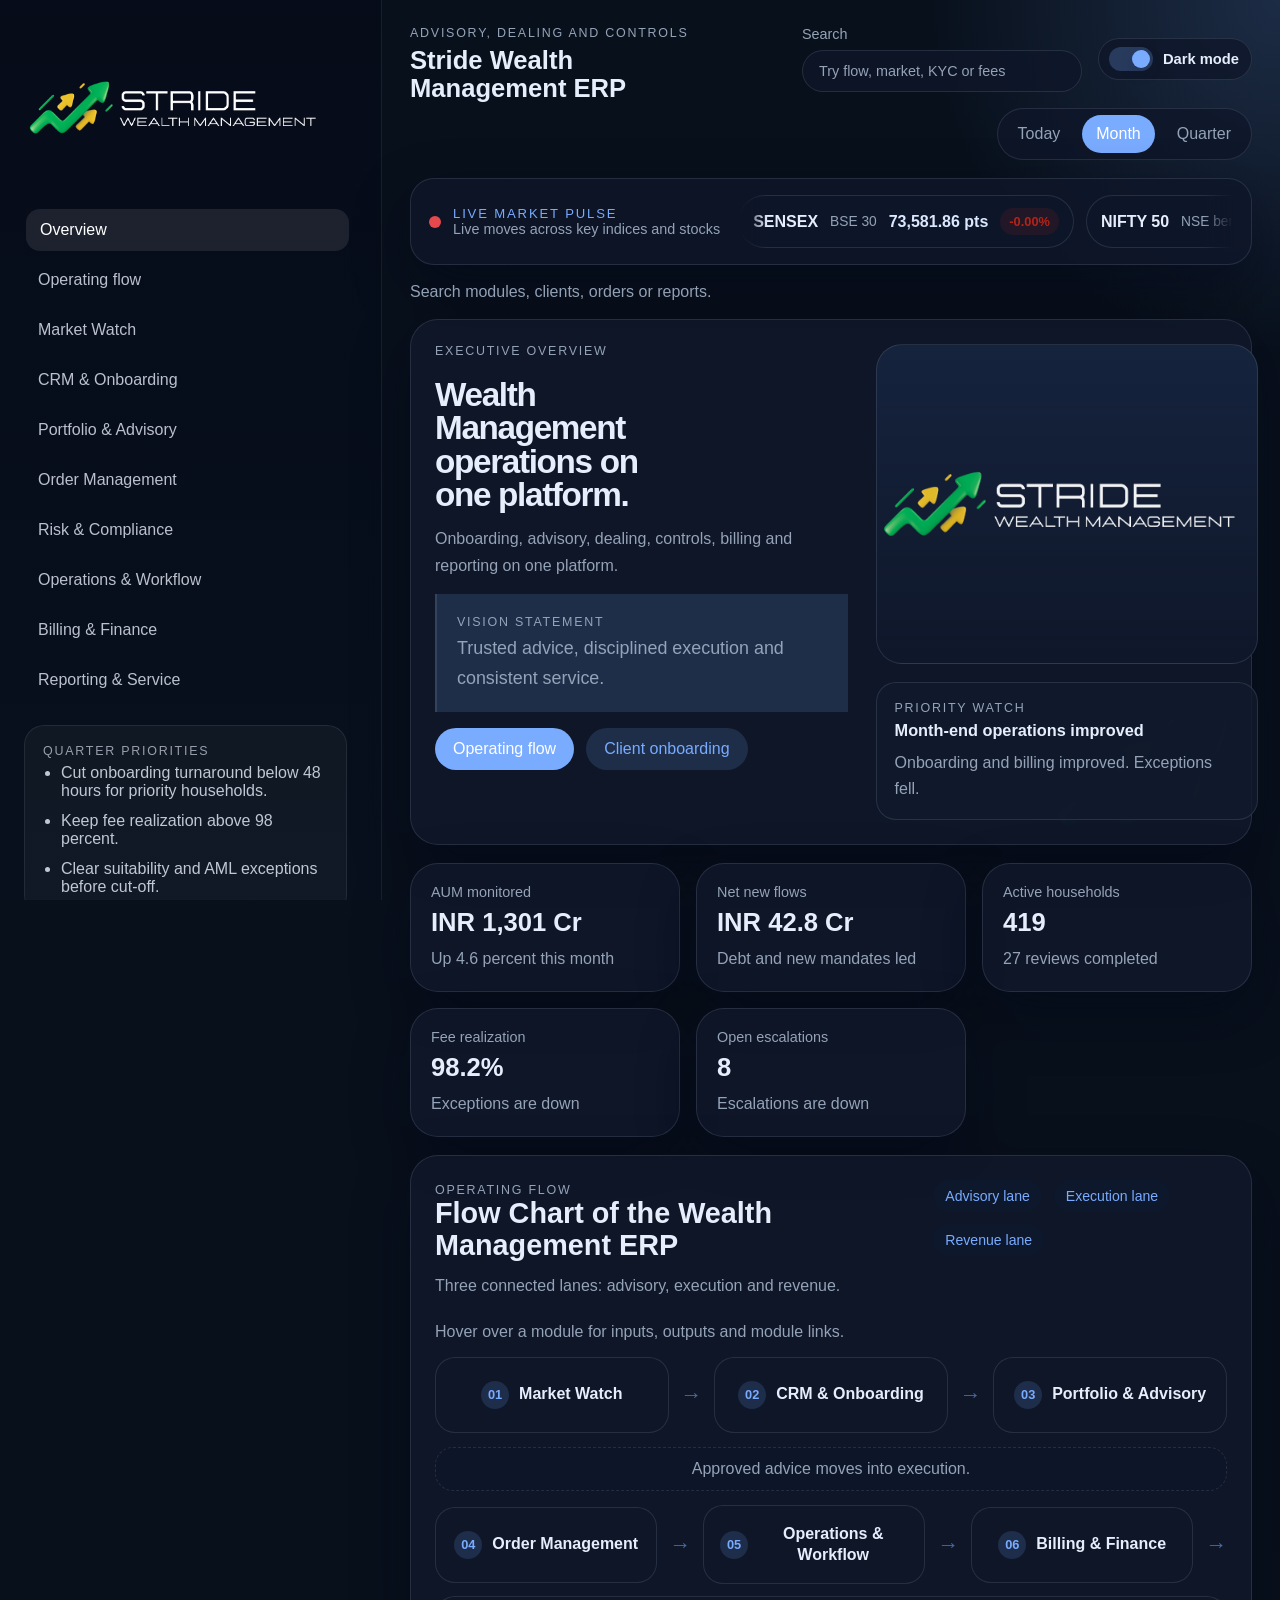
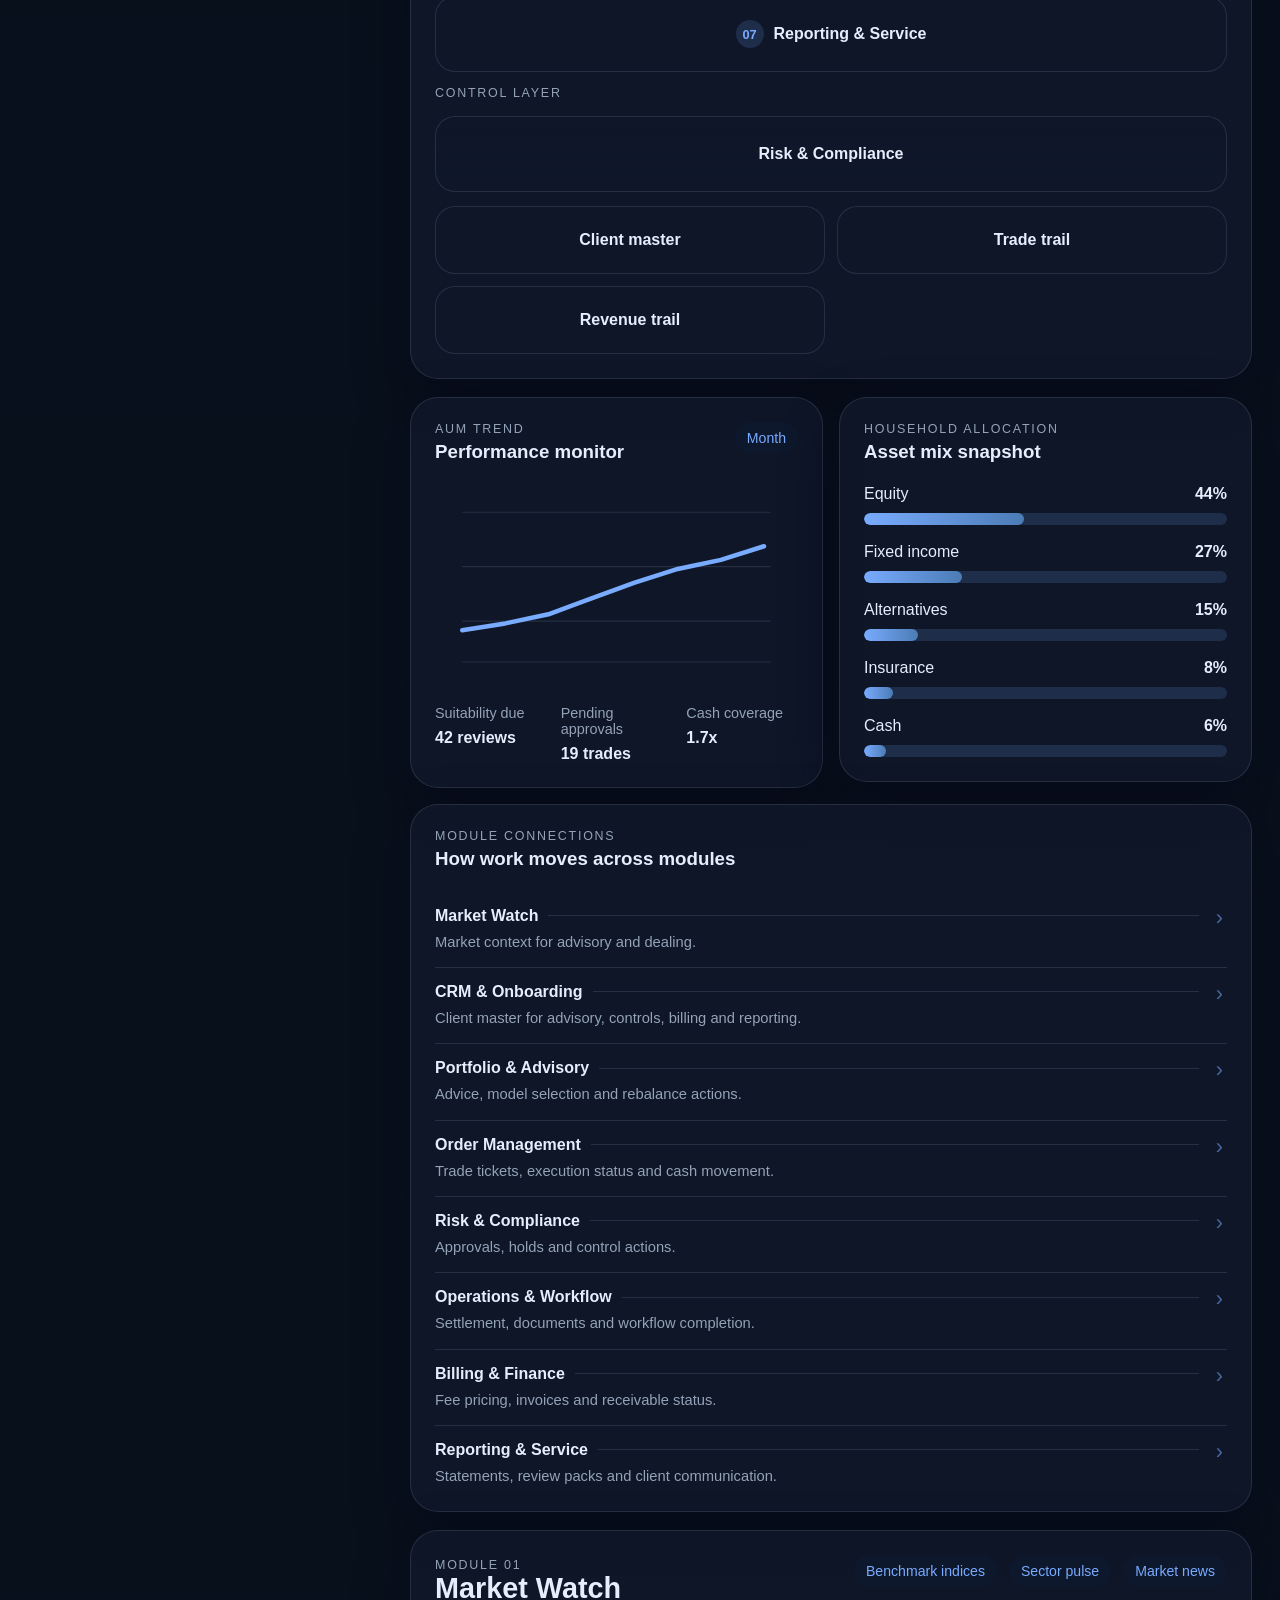
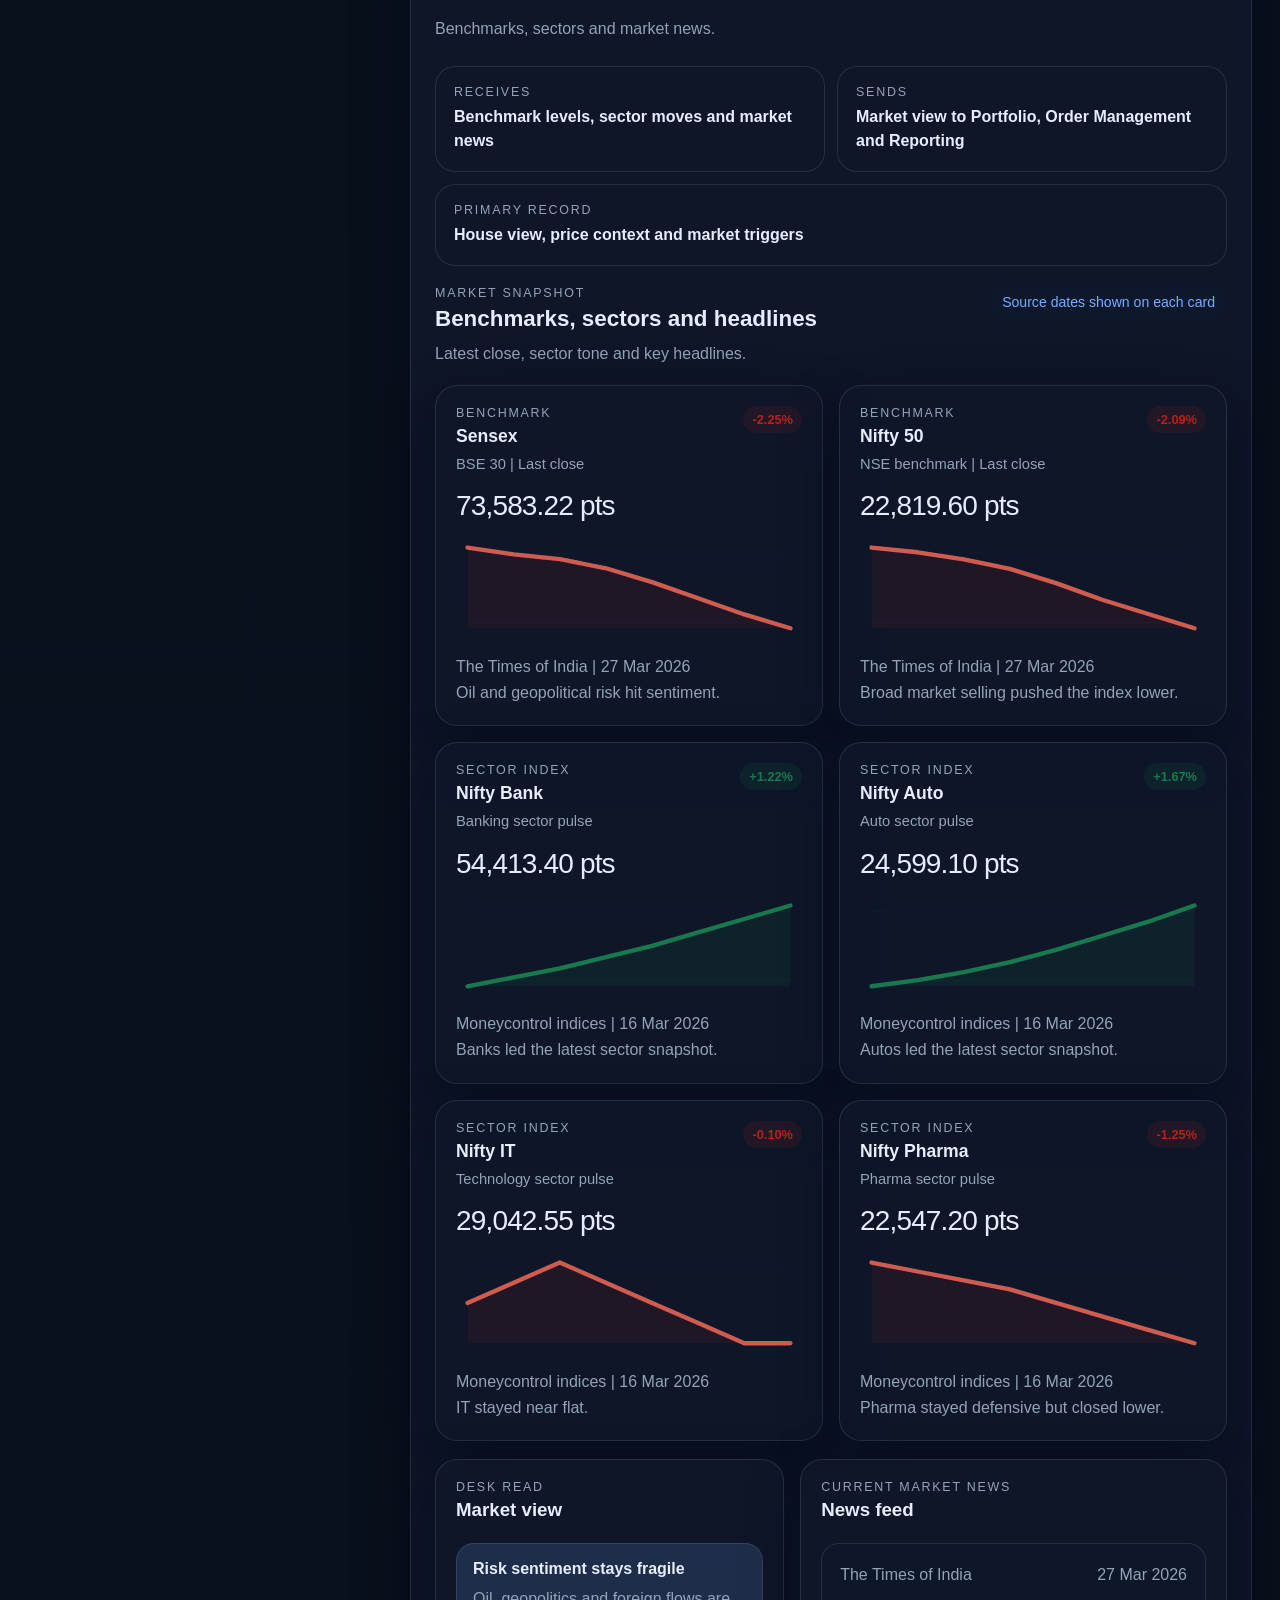
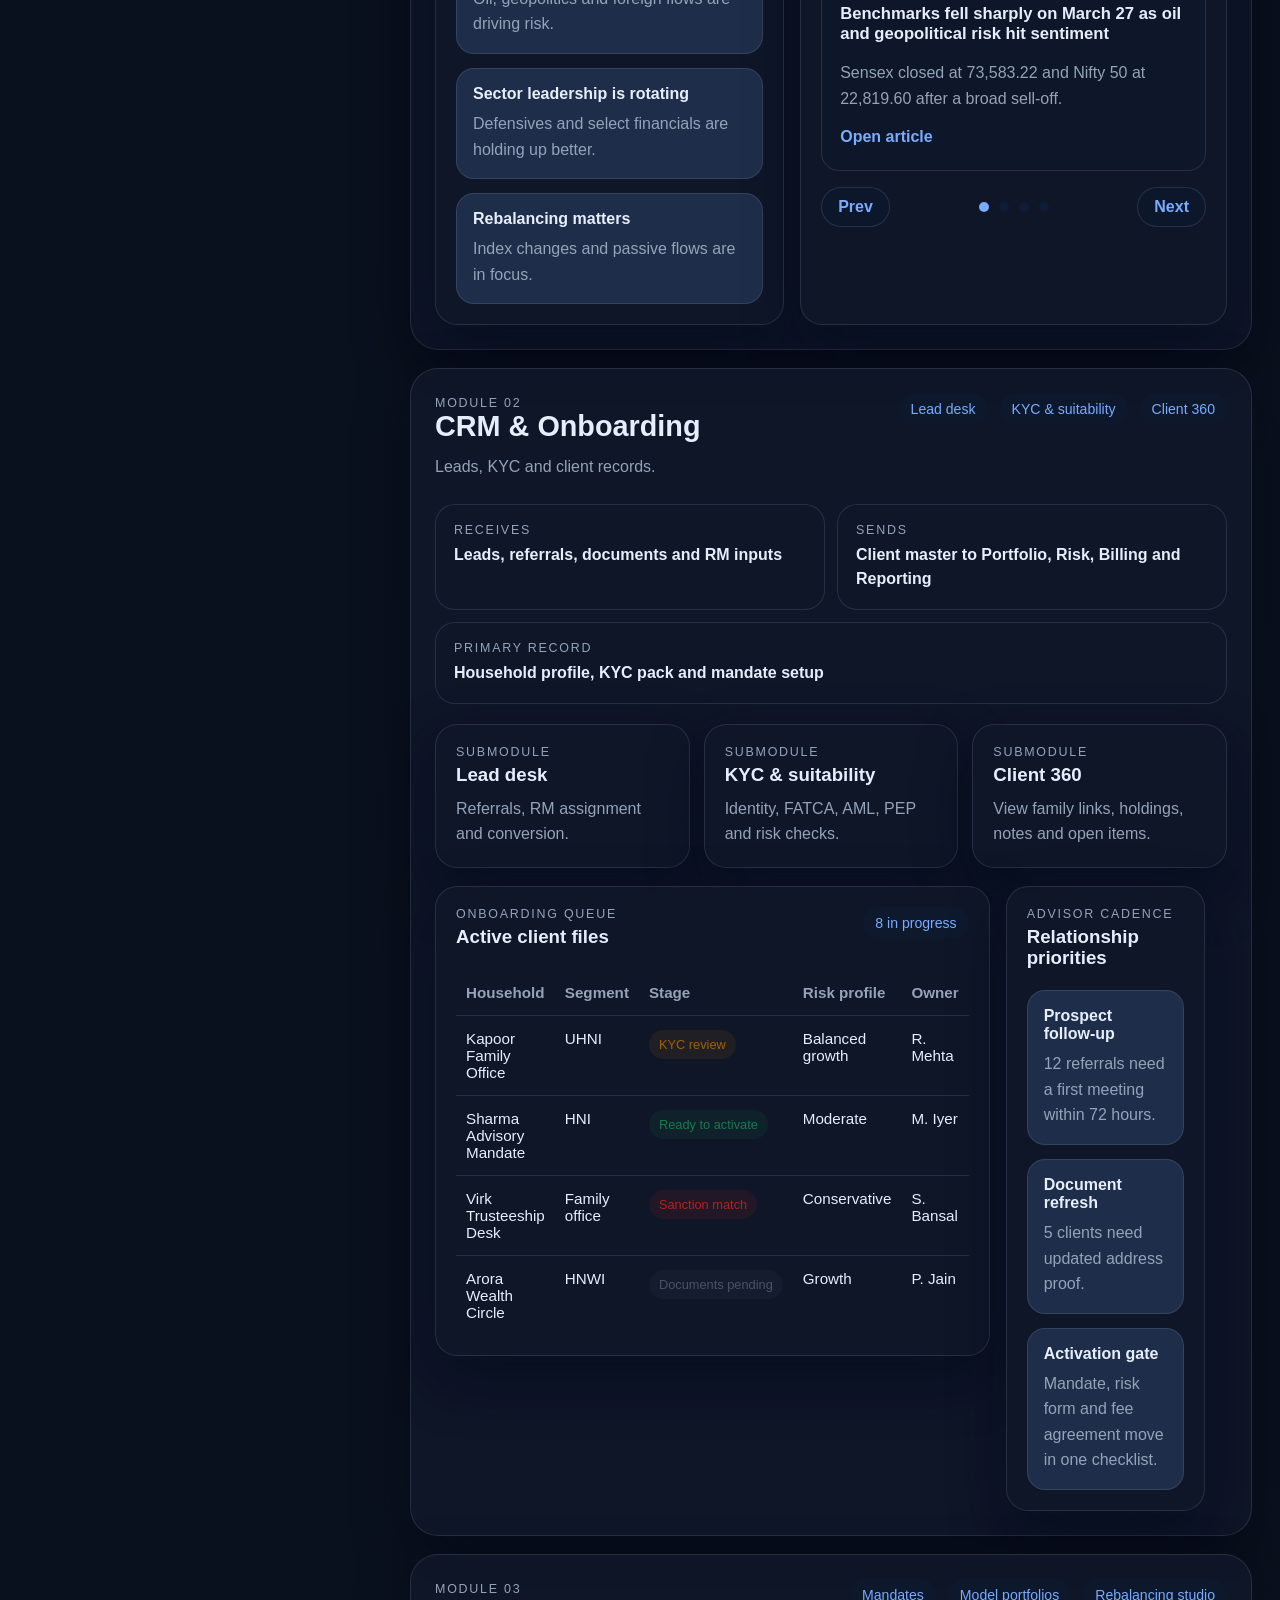
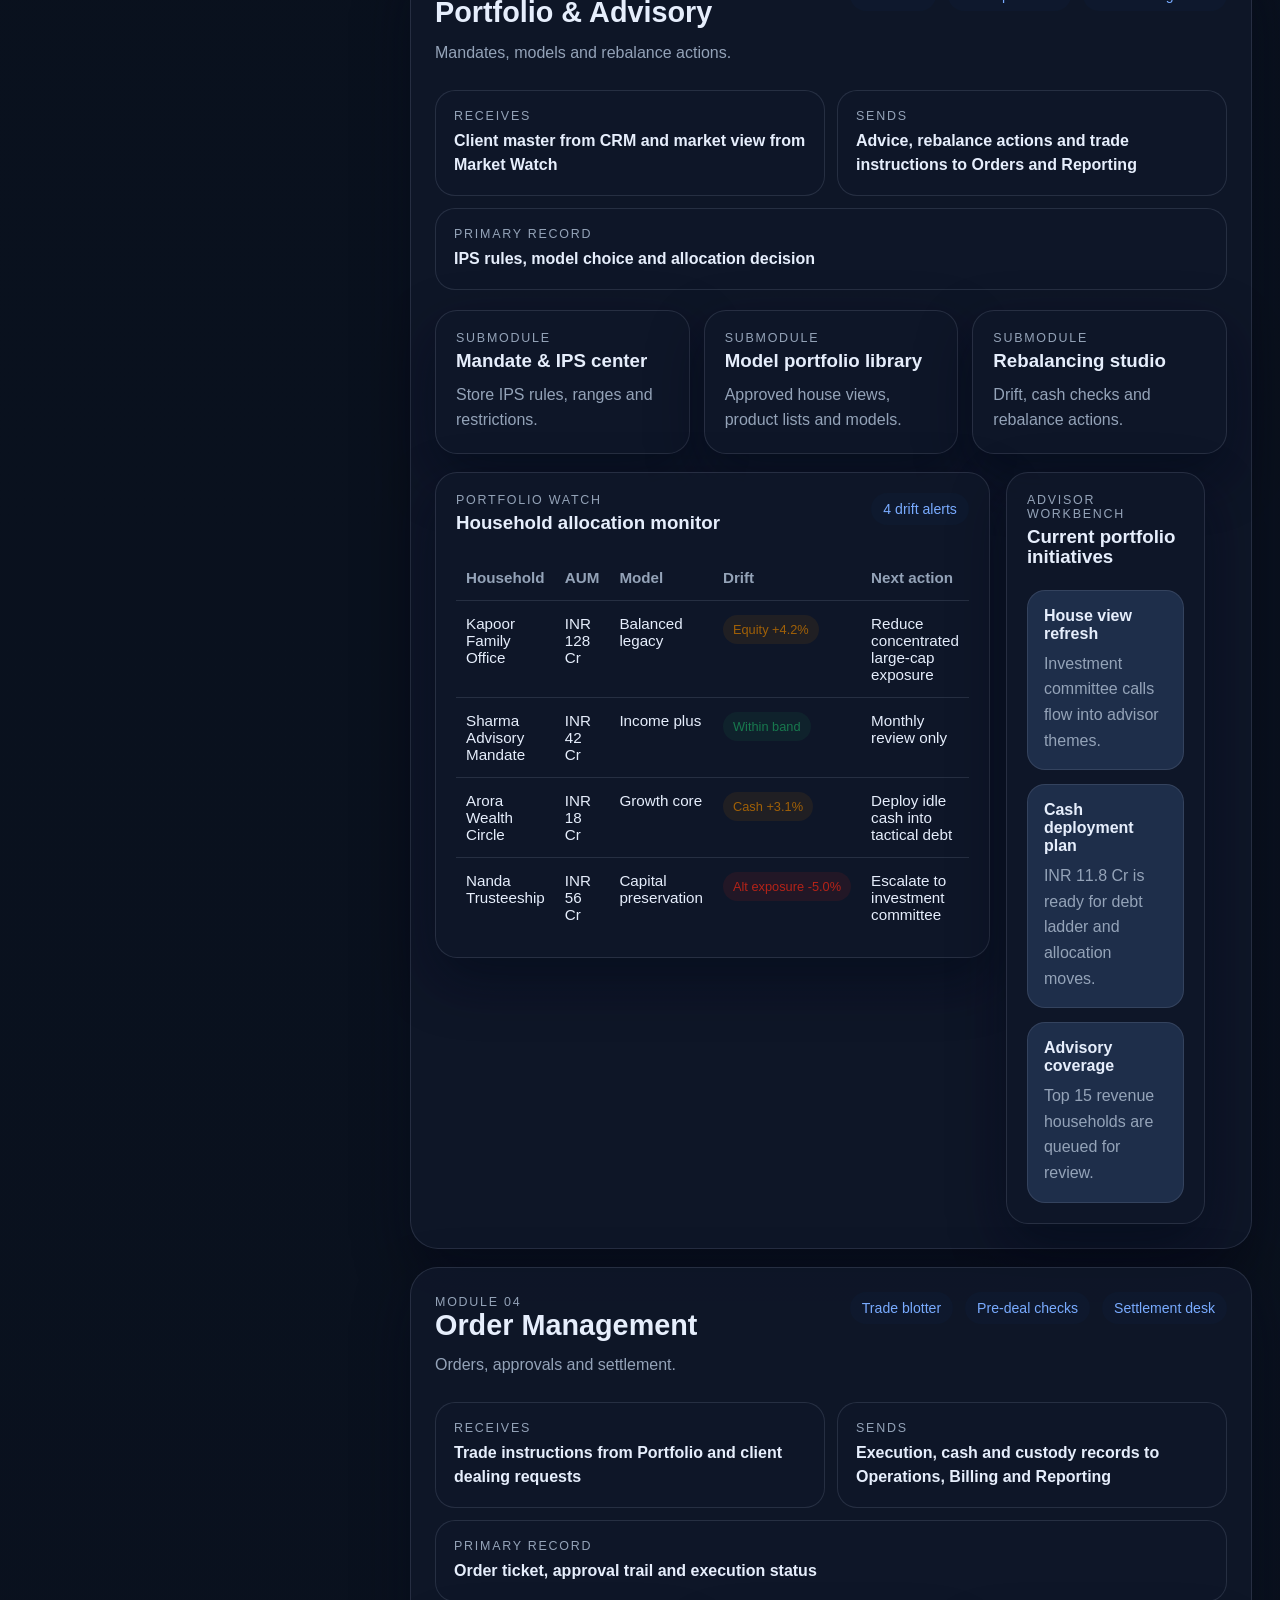
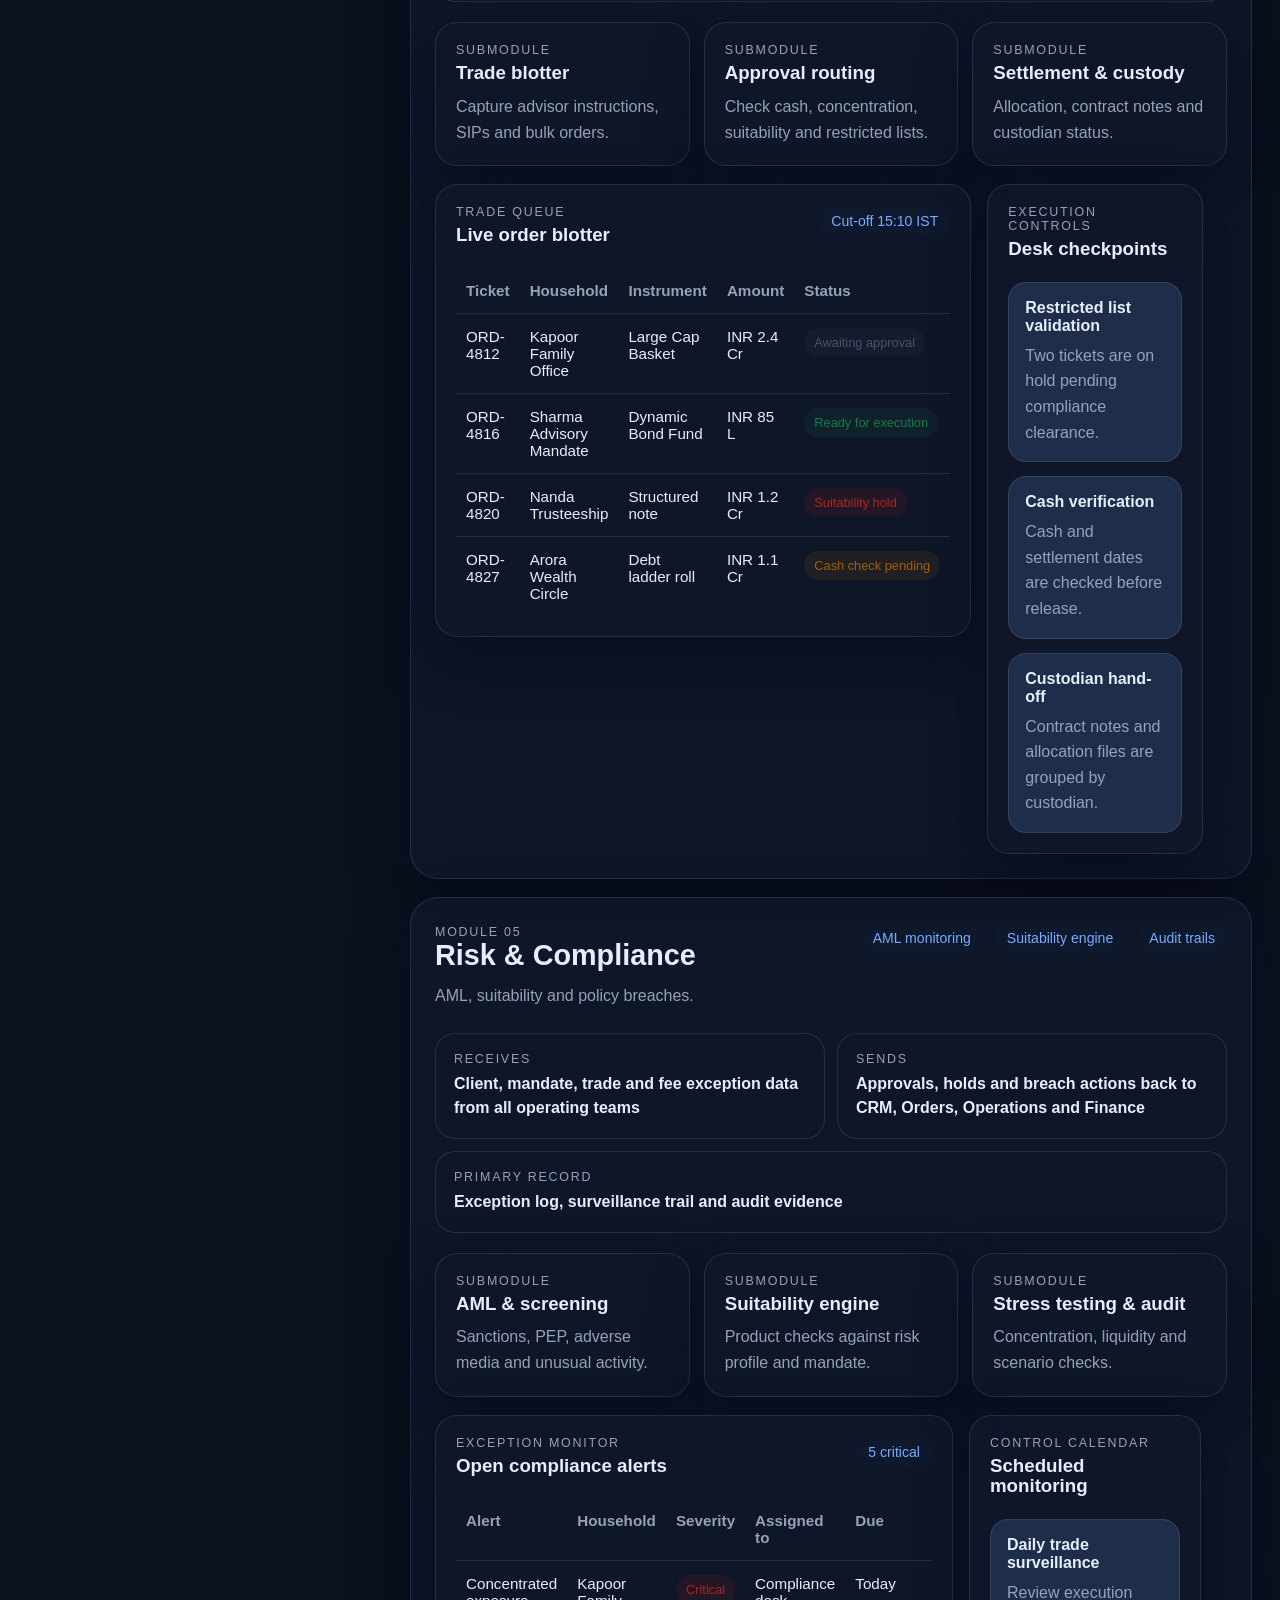
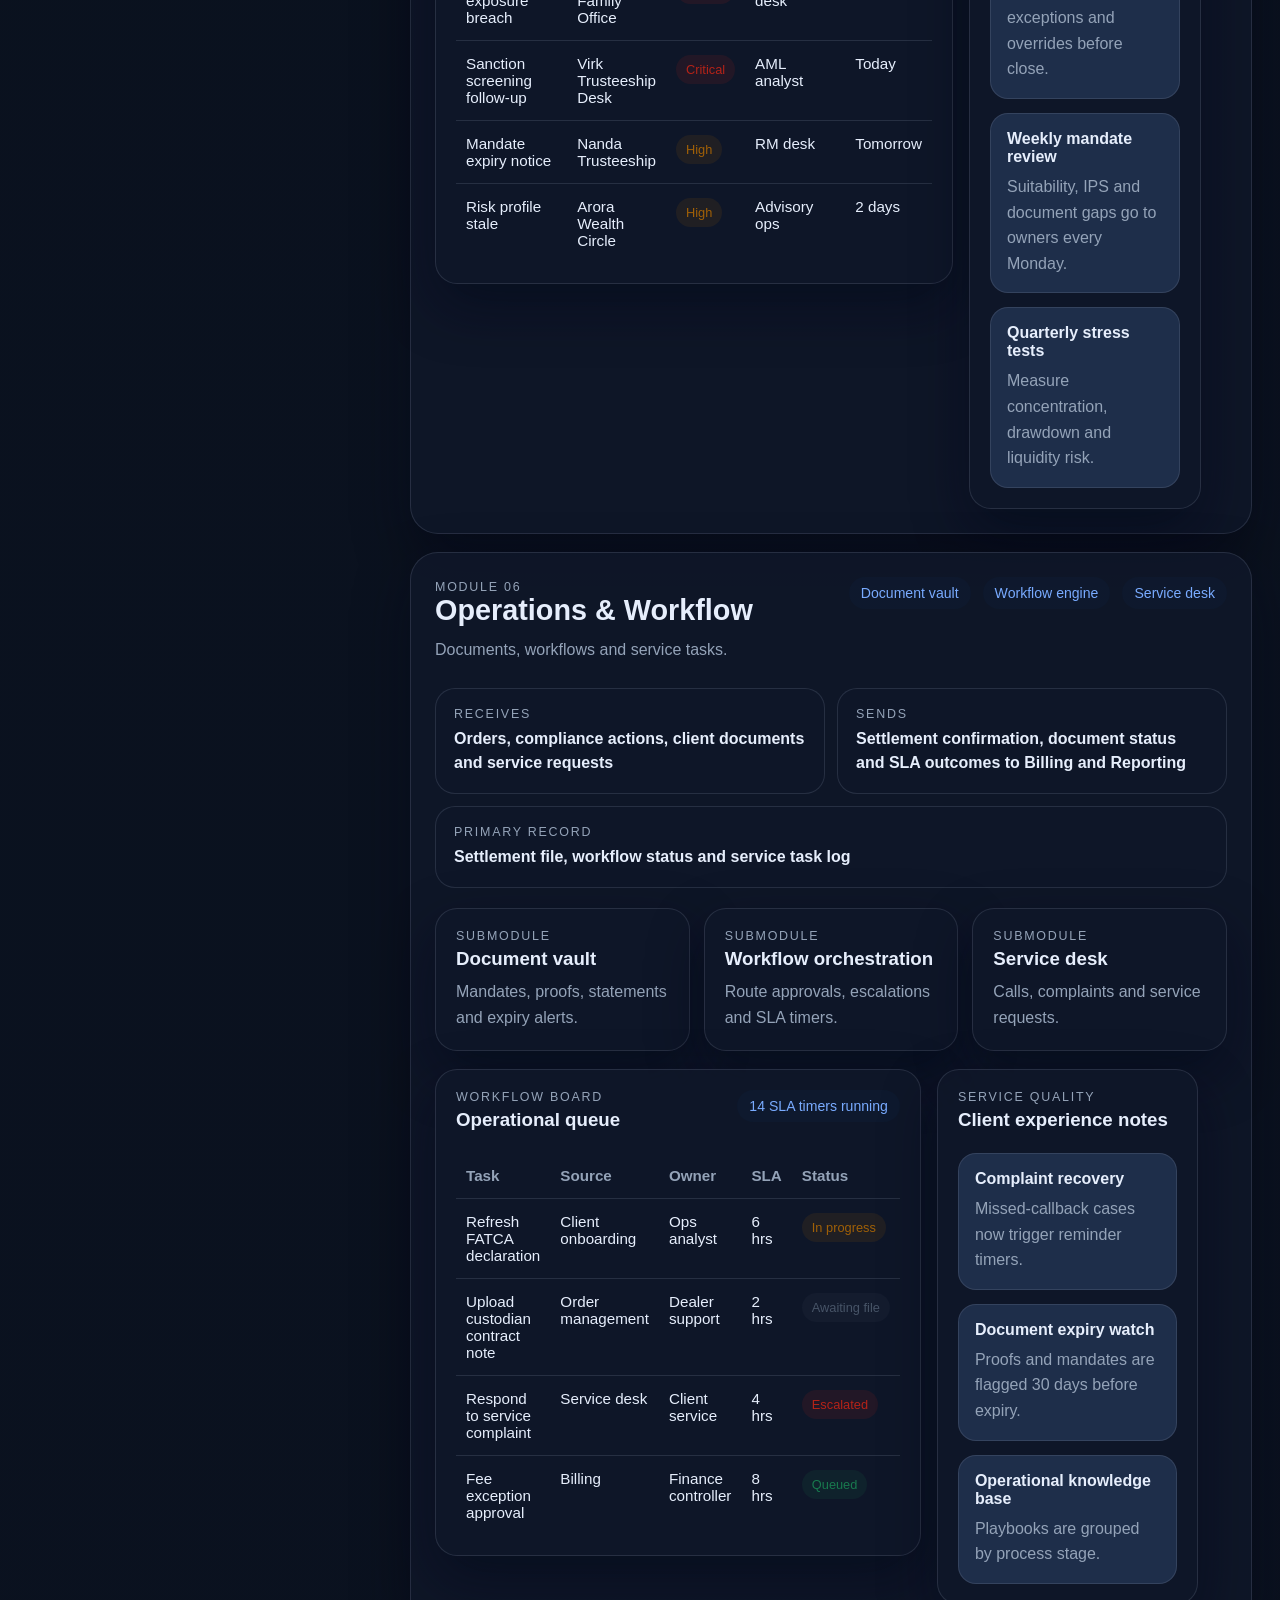
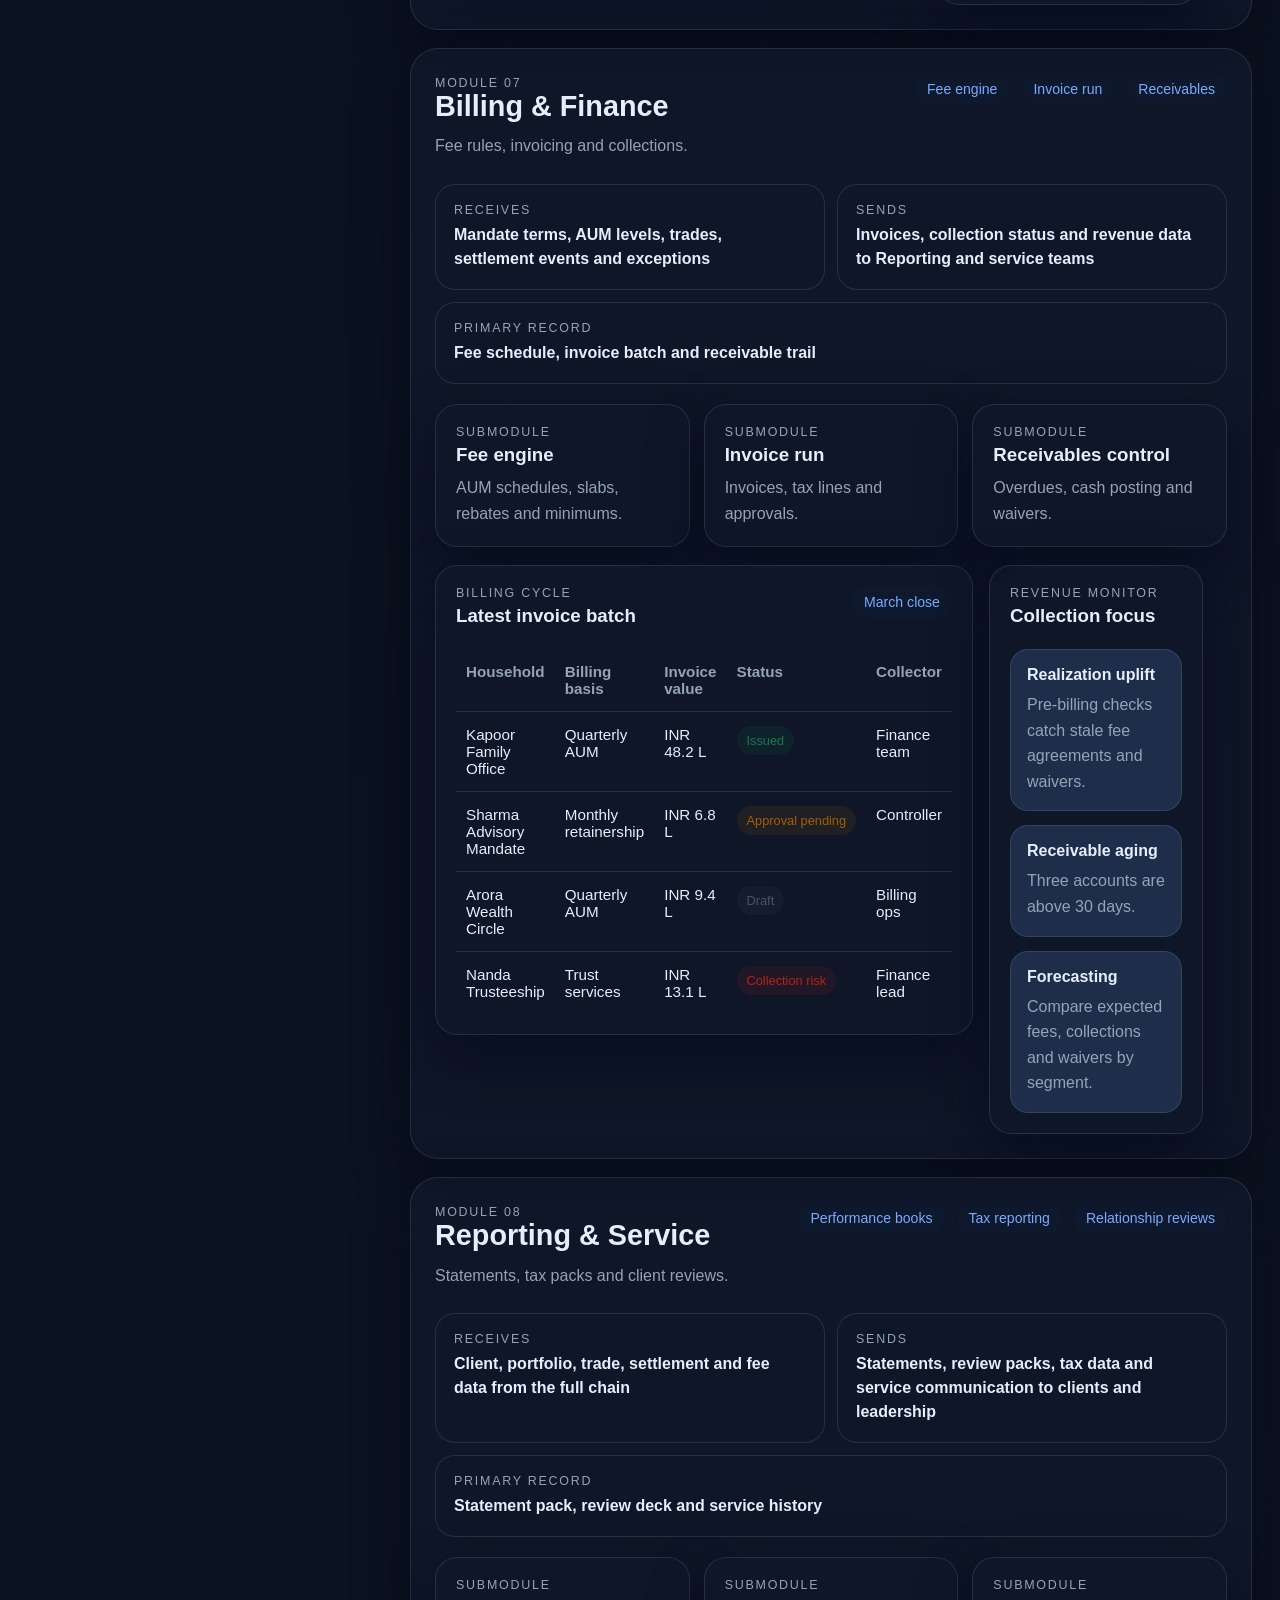
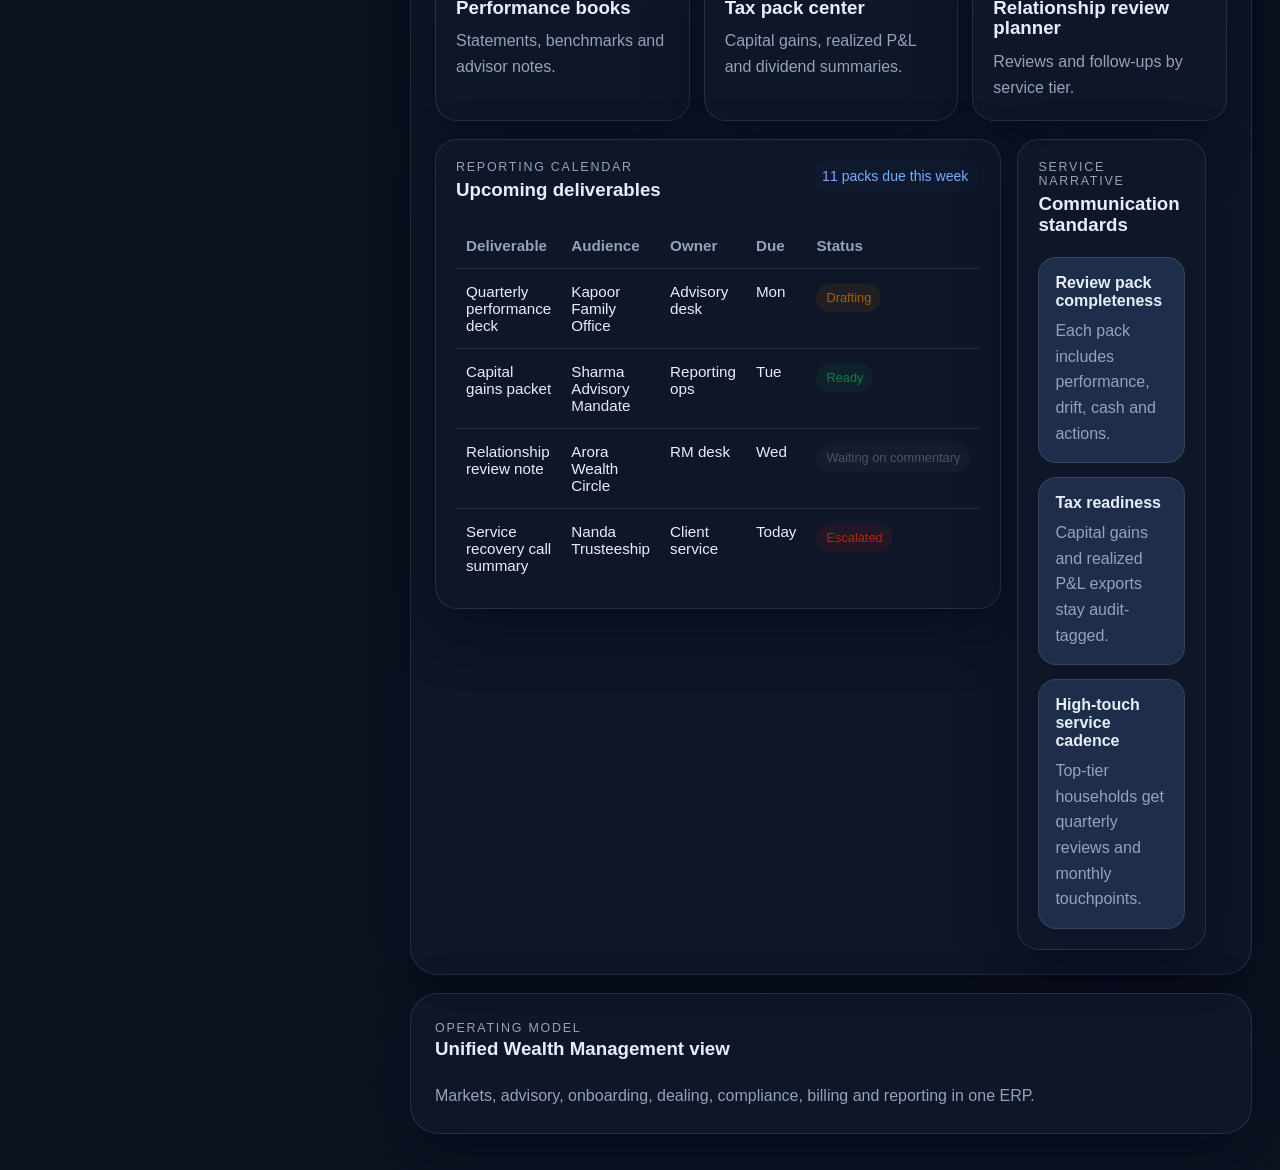
==== Stride Wealth Managememt ERP.html @ fa723d46 "Add files via upload" ====
<!DOCTYPE html>
<html lang="en">
<head>
    <meta charset="UTF-8">
    <meta name="viewport" content="width=device-width, initial-scale=1.0">
    <title>Stride Wealth Management ERP</title>
    <link rel="stylesheet" href="styles.css?v=20260329-2">
</head>
<body>
    <div class="app-shell">
        <aside class="sidebar" id="sidebar" aria-label="Primary navigation">
            <div class="sidebar-header">
                <img src="Stride2.png" alt="Stride Wealth Management ERP logo" class="sidebar-wordmark">
                <button class="text-button sidebar-close" id="closeSidebar" type="button" aria-label="Close navigation menu">Close</button>
            </div>

            <nav class="sidebar-nav">
                <a class="nav-link is-active" href="#overview">Overview</a>
                <a class="nav-link" href="#operating-flow">Operating flow</a>
                <a class="nav-link" href="#market-watch">Market Watch</a>
                <a class="nav-link" href="#crm">CRM &amp; Onboarding</a>
                <a class="nav-link" href="#portfolio">Portfolio &amp; Advisory</a>
                <a class="nav-link" href="#orders">Order Management</a>
                <a class="nav-link" href="#risk">Risk &amp; Compliance</a>
                <a class="nav-link" href="#operations">Operations &amp; Workflow</a>
                <a class="nav-link" href="#billing">Billing &amp; Finance</a>
                <a class="nav-link" href="#reporting">Reporting &amp; Service</a>
            </nav>

            <section class="sidebar-panel">
                <p class="sidebar-label">Quarter priorities</p>
                <ul class="sidebar-list">
                    <li>Cut onboarding turnaround below 48 hours for priority households.</li>
                    <li>Keep fee realization above 98 percent.</li>
                    <li>Clear suitability and AML exceptions before cut-off.</li>
                </ul>
            </section>

            <section class="sidebar-panel">
                <p class="sidebar-label">Operating roles</p>
                <div class="role-grid">
                    <span class="role-chip">Relationship managers</span>
                    <span class="role-chip">Advisory desk</span>
                    <span class="role-chip">Dealers</span>
                    <span class="role-chip">Compliance</span>
                    <span class="role-chip">Finance</span>
                    <span class="role-chip">Client service</span>
                </div>
            </section>
        </aside>

        <div class="page-overlay" id="pageOverlay" hidden></div>

        <main class="workspace">
            <header class="topbar">
                <div class="topbar-left">
                    <button class="menu-button" id="openSidebar" type="button" aria-controls="sidebar" aria-expanded="false" aria-label="Open navigation menu">
                        <span></span>
                        <span></span>
                        <span></span>
                    </button>
                    <div class="topbar-title">
                        <p class="eyebrow">Advisory, Dealing and Controls</p>
                        <h2>Stride Wealth Management ERP</h2>
                    </div>
                </div>

                <div class="topbar-controls">
                    <label class="search-field" for="moduleSearch">
                        <span>Search</span>
                        <input id="moduleSearch" type="search" placeholder="Try flow, market, KYC or fees">
                    </label>

                    <button class="theme-toggle" id="themeToggle" type="button" aria-pressed="false" aria-label="Switch to dark mode">
                        <span class="theme-toggle-track" aria-hidden="true">
                            <span class="theme-toggle-thumb"></span>
                        </span>
                        <span class="theme-toggle-label" data-theme-label>Light mode</span>
                    </button>

                    <div class="period-switch" role="group" aria-label="Overview period">
                        <button class="period-button is-selected" type="button" data-period="today">Today</button>
                        <button class="period-button" type="button" data-period="month">Month</button>
                        <button class="period-button" type="button" data-period="quarter">Quarter</button>
                    </div>
                </div>
            </header>

            <section class="market-strip" aria-label="Live stock market price fluctuation strip">
                <div class="market-strip-header">
                    <span class="live-dot" aria-hidden="true"></span>
                    <div>
                        <p class="market-strip-label">Live market pulse</p>
                        <p class="market-strip-note">Live moves across key indices and stocks</p>
                    </div>
                </div>

                <div class="market-strip-window">
                    <div class="market-track">
                        <div class="market-reel" id="marketReelPrimary"></div>
                        <div class="market-reel" id="marketReelClone" aria-hidden="true"></div>
                    </div>
                </div>
            </section>

            <p class="search-feedback" id="searchFeedback">Search modules, clients, orders or reports.</p>

            <section class="panel hero-card searchable-section" id="overview" data-search="overview dashboard executive summary aum revenue performance allocation alerts tasks wealth management erp">
                <div class="hero-copy">
                    <span class="eyebrow">Executive overview</span>
                    <h3>Wealth Management operations on one platform.</h3>
                    <p class="hero-intro">Onboarding, advisory, dealing, controls, billing and reporting on one platform.</p>

                    <div class="vision-panel">
                        <p class="vision-label">Vision statement</p>
                        <p class="vision-text">Trusted advice, disciplined execution and consistent service.</p>
                    </div>

                    <div class="hero-actions">
                        <button class="primary-button" type="button" data-scroll-target="operating-flow">Operating flow</button>
                        <button class="secondary-button" type="button" data-scroll-target="crm">Client onboarding</button>
                    </div>
                </div>

                <div class="hero-brand">
                    <div class="brand-surface">
                        <img
                            src="Stride1.png"
                            alt="Stride Wealth Management logo"
                            class="hero-mark"
                            id="heroLogo"
                            data-light-src="Stride1.png"
                            data-dark-src="Stride2.png">
                    </div>
                    <div class="hero-note">
                        <p class="sidebar-label">Priority watch</p>
                        <h4 data-queue-headline>9 items require action today</h4>
                        <p data-queue-copy>Suitability, billing and onboarding items are driving the queue.</p>
                    </div>
                </div>
            </section>

            <section class="metric-grid" aria-label="Key performance indicators">
                <article class="panel metric-card">
                    <p class="metric-label">AUM monitored</p>
                    <h4 data-kpi="aum">INR 1,284 Cr</h4>
                    <p class="metric-trend" data-kpi-trend="aum">Up 1.8 percent from prior close</p>
                </article>
                <article class="panel metric-card">
                    <p class="metric-label">Net new flows</p>
                    <h4 data-kpi="flows">INR 6.4 Cr</h4>
                    <p class="metric-trend" data-kpi-trend="flows">Focused in balanced and tax-efficient products</p>
                </article>
                <article class="panel metric-card">
                    <p class="metric-label">Active households</p>
                    <h4 data-kpi="households">412</h4>
                    <p class="metric-trend" data-kpi-trend="households">12 households need review this week</p>
                </article>
                <article class="panel metric-card">
                    <p class="metric-label">Fee realization</p>
                    <h4 data-kpi="fees">97.8%</h4>
                    <p class="metric-trend" data-kpi-trend="fees">Three invoices need manual approval</p>
                </article>
                <article class="panel metric-card">
                    <p class="metric-label">Open escalations</p>
                    <h4 data-kpi="issues">12</h4>
                    <p class="metric-trend" data-kpi-trend="issues">Mostly compliance and service recovery items</p>
                </article>
            </section>

            <section class="panel flow-section searchable-section" id="operating-flow" data-search="operating flow flow chart module connections information flow departments handoffs client master order lifecycle revenue lifecycle market watch crm portfolio orders risk operations billing reporting">
                <div class="section-header">
                    <div>
                        <span class="eyebrow">Operating flow</span>
                        <h2>Flow Chart of the Wealth Management ERP</h2>
                        <p>Three connected lanes: advisory, execution and revenue.</p>
                    </div>
                    <div class="section-chip-group">
                        <span class="chip">Advisory lane</span>
                        <span class="chip">Execution lane</span>
                        <span class="chip">Revenue lane</span>
                    </div>
                </div>

                <div class="flow-compact-panel">
                    <p class="flow-hover-note">Hover over a module for inputs, outputs and module links.</p>

                    <div class="flow-chart-grid" aria-label="ERP flow chart">
                        <div class="flow-row">
                            <button class="flow-node-button searchable-card" type="button" data-scroll-target="market-watch" data-search="market watch house view sector pulse benchmark input flow chart" data-flow-title="Market Watch" data-flow-receives="Benchmark prices, sector moves and market news." data-flow-sends="Market context to Portfolio, Order Management and Reporting." data-flow-links="Portfolio &amp; Advisory, Order Management and Reporting &amp; Service.">
                                <span class="flow-node-step">01</span>
                                <span class="flow-node-title">Market Watch</span>
                            </button>
                            <span class="flow-inline-arrow" aria-hidden="true">&rarr;</span>
                            <button class="flow-node-button searchable-card" type="button" data-scroll-target="crm" data-search="crm onboarding client master kyc mandate profile flow chart" data-flow-title="CRM &amp; Onboarding" data-flow-receives="Leads, documents, KYC files and RM inputs." data-flow-sends="Client master, mandate setup and service profile." data-flow-links="Portfolio &amp; Advisory, Risk &amp; Compliance, Billing &amp; Finance and Reporting &amp; Service.">
                                <span class="flow-node-step">02</span>
                                <span class="flow-node-title">CRM &amp; Onboarding</span>
                            </button>
                            <span class="flow-inline-arrow" aria-hidden="true">&rarr;</span>
                            <button class="flow-node-button searchable-card" type="button" data-scroll-target="portfolio" data-search="portfolio advisory ips model rebalancing advice flow chart" data-flow-title="Portfolio &amp; Advisory" data-flow-receives="Client master from CRM and market view from Market Watch." data-flow-sends="IPS decisions, model choice and rebalance instructions." data-flow-links="Market Watch, CRM &amp; Onboarding, Order Management and Reporting &amp; Service.">
                                <span class="flow-node-step">03</span>
                                <span class="flow-node-title">Portfolio &amp; Advisory</span>
                            </button>
                        </div>

                        <div class="flow-bridge">Approved advice moves into execution.</div>

                        <div class="flow-row">
                            <button class="flow-node-button searchable-card" type="button" data-scroll-target="orders" data-search="orders dealing blotter execution flow chart" data-flow-title="Order Management" data-flow-receives="Trade instructions and dealing requests." data-flow-sends="Execution status, cash movement and trade trail." data-flow-links="Portfolio &amp; Advisory, Operations &amp; Workflow, Billing &amp; Finance and Reporting &amp; Service.">
                                <span class="flow-node-step">04</span>
                                <span class="flow-node-title">Order Management</span>
                            </button>
                            <span class="flow-inline-arrow" aria-hidden="true">&rarr;</span>
                            <button class="flow-node-button searchable-card" type="button" data-scroll-target="operations" data-search="operations workflow settlement custody service flow chart" data-flow-title="Operations &amp; Workflow" data-flow-receives="Executed trades, documents, exceptions and service tasks." data-flow-sends="Settlement status, custody records and workflow outcomes." data-flow-links="Order Management, Risk &amp; Compliance, Billing &amp; Finance and Reporting &amp; Service.">
                                <span class="flow-node-step">05</span>
                                <span class="flow-node-title">Operations &amp; Workflow</span>
                            </button>
                            <span class="flow-inline-arrow" aria-hidden="true">&rarr;</span>
                            <button class="flow-node-button searchable-card" type="button" data-scroll-target="billing" data-search="billing finance invoices fees receivables flow chart" data-flow-title="Billing &amp; Finance" data-flow-receives="Mandate terms, AUM levels, trade activity and settlement outcomes." data-flow-sends="Invoices, receivable status and fee data." data-flow-links="CRM &amp; Onboarding, Operations &amp; Workflow, Risk &amp; Compliance and Reporting &amp; Service.">
                                <span class="flow-node-step">06</span>
                                <span class="flow-node-title">Billing &amp; Finance</span>
                            </button>
                            <span class="flow-inline-arrow" aria-hidden="true">&rarr;</span>
                            <button class="flow-node-button searchable-card" type="button" data-scroll-target="reporting" data-search="reporting service statements tax packs review decks flow chart" data-flow-title="Reporting &amp; Service" data-flow-receives="Client, portfolio, trade and fee data." data-flow-sends="Statements, tax packs, review notes and service communication." data-flow-links="Market Watch, CRM &amp; Onboarding, Portfolio &amp; Advisory and Billing &amp; Finance.">
                                <span class="flow-node-step">07</span>
                                <span class="flow-node-title">Reporting &amp; Service</span>
                            </button>
                        </div>

                        <div class="flow-control-strip">
                            <p class="sidebar-label">Control layer</p>
                            <button class="flow-node-button flow-node-control searchable-card" type="button" data-scroll-target="risk" data-search="risk compliance aml suitability audit control layer flow chart" data-flow-title="Risk &amp; Compliance" data-flow-receives="Client data, mandate rules, orders, exceptions and billing overrides." data-flow-sends="Approvals, holds, breach actions and audit updates." data-flow-links="CRM &amp; Onboarding, Portfolio &amp; Advisory, Order Management, Operations &amp; Workflow and Billing &amp; Finance.">
                                <span class="flow-node-title">Risk &amp; Compliance</span>
                            </button>
                        </div>

                        <div class="flow-shared-strip">
                            <button class="flow-node-button flow-record-button searchable-card" type="button" data-scroll-target="crm" data-search="client master shared record crm portfolio risk billing reporting" data-flow-title="Shared record: Client master" data-flow-receives="Created from KYC, mandate and service setup." data-flow-sends="Used by Portfolio, Risk, Billing and Reporting." data-flow-links="Owned in CRM &amp; Onboarding.">
                                <span class="flow-node-title">Client master</span>
                            </button>
                            <button class="flow-node-button flow-record-button searchable-card" type="button" data-scroll-target="orders" data-search="trade trail shared record orders operations billing reporting" data-flow-title="Shared record: Trade and settlement trail" data-flow-receives="Created when orders are executed and settlement is confirmed." data-flow-sends="Used by Billing and Reporting." data-flow-links="Owned across Order Management and Operations &amp; Workflow.">
                                <span class="flow-node-title">Trade trail</span>
                            </button>
                            <button class="flow-node-button flow-record-button searchable-card" type="button" data-scroll-target="billing" data-search="revenue trail shared record billing reporting service" data-flow-title="Shared record: Revenue and service trail" data-flow-receives="Built from invoices, collections and service updates." data-flow-sends="Used for leadership reporting and client follow-up." data-flow-links="Owned across Billing &amp; Finance and Reporting &amp; Service.">
                                <span class="flow-node-title">Revenue trail</span>
                            </button>
                        </div>
                    </div>

                    <article class="flow-detail-panel" id="flowDetailPanel" aria-live="polite" hidden>
                        <p class="sidebar-label">Cross-module detail</p>
                        <h3 id="flowDetailTitle">Hover over a module</h3>
                        <div class="flow-detail-grid">
                            <div>
                                <p class="metric-label">Receives</p>
                                <p id="flowDetailReceives">Move the pointer over a module to see its incoming records or instructions.</p>
                            </div>
                            <div>
                                <p class="metric-label">Sends</p>
                                <p id="flowDetailSends">The panel will show what the module passes forward.</p>
                            </div>
                            <div>
                                <p class="metric-label">Connected modules</p>
                                <p id="flowDetailLinks">This keeps the flow chart clean while still showing cross-module links.</p>
                            </div>
                        </div>
                    </article>
                </div>
            </section>

            <section class="overview-grid">
                <article class="panel chart-card searchable-section" data-search="aum trend performance dashboard growth chart asset allocation executive summary">
                    <div class="panel-heading">
                        <div>
                            <p class="sidebar-label">AUM trend</p>
                            <h3>Performance monitor</h3>
                        </div>
                        <span class="chip" data-range-label>Today</span>
                    </div>

                    <svg class="trend-chart" viewBox="0 0 320 180" role="img" aria-label="AUM trend line chart">
                        <line x1="24" y1="24" x2="296" y2="24"></line>
                        <line x1="24" y1="72" x2="296" y2="72"></line>
                        <line x1="24" y1="120" x2="296" y2="120"></line>
                        <line x1="24" y1="156" x2="296" y2="156"></line>
                        <polyline id="trendLine" points="24,132 62,126 100,118 138,104 176,92 214,88 252,80 290,68"></polyline>
                    </svg>

                    <div class="chart-footer">
                        <div>
                            <p class="metric-label">Suitability due</p>
                            <strong data-summary="suitability">18 reviews</strong>
                        </div>
                        <div>
                            <p class="metric-label">Pending approvals</p>
                            <strong data-summary="approvals">6 trades</strong>
                        </div>
                        <div>
                            <p class="metric-label">Cash coverage</p>
                            <strong data-summary="cash">1.4x</strong>
                        </div>
                    </div>
                </article>

                <article class="panel allocation-card searchable-section" data-search="asset allocation equity debt alternatives insurance cash mix portfolio allocation">
                    <div class="panel-heading">
                        <div>
                            <p class="sidebar-label">Household allocation</p>
                            <h3>Asset mix snapshot</h3>
                        </div>
                    </div>

                    <div class="allocation-list">
                        <div class="allocation-row">
                            <div class="allocation-meta">
                                <span>Equity</span>
                                <strong data-allocation-label="equity">42%</strong>
                            </div>
                            <div class="allocation-bar"><span data-allocation="equity"></span></div>
                        </div>
                        <div class="allocation-row">
                            <div class="allocation-meta">
                                <span>Fixed income</span>
                                <strong data-allocation-label="fixed">28%</strong>
                            </div>
                            <div class="allocation-bar"><span data-allocation="fixed"></span></div>
                        </div>
                        <div class="allocation-row">
                            <div class="allocation-meta">
                                <span>Alternatives</span>
                                <strong data-allocation-label="alts">16%</strong>
                            </div>
                            <div class="allocation-bar"><span data-allocation="alts"></span></div>
                        </div>
                        <div class="allocation-row">
                            <div class="allocation-meta">
                                <span>Insurance</span>
                                <strong data-allocation-label="insurance">9%</strong>
                            </div>
                            <div class="allocation-bar"><span data-allocation="insurance"></span></div>
                        </div>
                        <div class="allocation-row">
                            <div class="allocation-meta">
                                <span>Cash</span>
                                <strong data-allocation-label="cash">5%</strong>
                            </div>
                            <div class="allocation-bar"><span data-allocation="cash"></span></div>
                        </div>
                    </div>
                </article>
            </section>

            <section class="overview-map-row">
                <article class="panel module-map-card searchable-section" data-search="module map connection map handoffs data flow crm onboarding portfolio advisory orders risk operations billing reporting service">
                    <div class="panel-heading">
                        <div>
                            <p class="sidebar-label">Module connections</p>
                            <h3>How work moves across modules</h3>
                        </div>
                    </div>

                    <div class="module-map connection-map connection-map-grid">
                        <a class="module-tile module-link-row" href="#market-watch">
                            <strong>Market Watch</strong>
                            <span>Market context for advisory and dealing.</span>
                        </a>
                        <a class="module-tile module-link-row" href="#crm">
                            <strong>CRM &amp; Onboarding</strong>
                            <span>Client master for advisory, controls, billing and reporting.</span>
                        </a>
                        <a class="module-tile module-link-row" href="#portfolio">
                            <strong>Portfolio &amp; Advisory</strong>
                            <span>Advice, model selection and rebalance actions.</span>
                        </a>
                        <a class="module-tile module-link-row" href="#orders">
                            <strong>Order Management</strong>
                            <span>Trade tickets, execution status and cash movement.</span>
                        </a>
                        <a class="module-tile module-link-row" href="#risk">
                            <strong>Risk &amp; Compliance</strong>
                            <span>Approvals, holds and control actions.</span>
                        </a>
                        <a class="module-tile module-link-row" href="#operations">
                            <strong>Operations &amp; Workflow</strong>
                            <span>Settlement, documents and workflow completion.</span>
                        </a>
                        <a class="module-tile module-link-row" href="#billing">
                            <strong>Billing &amp; Finance</strong>
                            <span>Fee pricing, invoices and receivable status.</span>
                        </a>
                        <a class="module-tile module-link-row" href="#reporting">
                            <strong>Reporting &amp; Service</strong>
                            <span>Statements, review packs and client communication.</span>
                        </a>
                    </div>
                </article>
            </section>

            <section class="panel module-section market-watch-section searchable-section" id="market-watch" data-search="market watch nifty 50 sensex bank nifty auto it pharma financial services sectors market news headlines flows volatility oil fii">
                <div class="section-header">
                    <div>
                        <span class="eyebrow">Module 01</span>
                        <h2>Market Watch</h2>
                        <p>Benchmarks, sectors and market news.</p>
                    </div>
                    <div class="section-chip-group">
                        <span class="chip">Benchmark indices</span>
                        <span class="chip">Sector pulse</span>
                        <span class="chip">Market news</span>
                    </div>
                </div>

                <div class="module-connection-strip">
                    <article class="connection-pill">
                        <p class="sidebar-label">Receives</p>
                        <strong>Benchmark levels, sector moves and market news</strong>
                    </article>
                    <article class="connection-pill">
                        <p class="sidebar-label">Sends</p>
                        <strong>Market view to Portfolio, Order Management and Reporting</strong>
                    </article>
                    <article class="connection-pill">
                        <p class="sidebar-label">Primary record</p>
                        <strong>House view, price context and market triggers</strong>
                    </article>
                </div>

                <div class="market-watch-intro">
                    <div>
                        <p class="sidebar-label">Market snapshot</p>
                        <h3>Benchmarks, sectors and headlines</h3>
                        <p>Latest close, sector tone and key headlines.</p>
                    </div>
                    <span class="chip market-sync">Source dates shown on each card</span>
                </div>

                <div class="market-watch-grid" id="marketWatchGrid" aria-label="Market Watch index and sector charts"></div>

                <div class="market-news-layout">
                    <article class="inner-panel">
                        <div class="panel-heading">
                            <div>
                                <p class="sidebar-label">Desk read</p>
                                <h3>Market view</h3>
                            </div>
                        </div>

                        <div class="stack-list market-commentary">
                            <div class="stack-item">
                                <strong>Risk sentiment stays fragile</strong>
                                <p>Oil, geopolitics and foreign flows are driving risk.</p>
                            </div>
                            <div class="stack-item">
                                <strong>Sector leadership is rotating</strong>
                                <p>Defensives and select financials are holding up better.</p>
                            </div>
                            <div class="stack-item">
                                <strong>Rebalancing matters</strong>
                                <p>Index changes and passive flows are in focus.</p>
                            </div>
                        </div>
                    </article>

                    <article class="inner-panel">
                        <div class="panel-heading">
                            <div>
                                <p class="sidebar-label">Current market news</p>
                                <h3>News feed</h3>
                            </div>
                        </div>

                        <div class="market-news-slider" id="marketNewsSlider" aria-roledescription="carousel" aria-label="Current market news slider">
                            <div class="market-news-list" id="marketNewsList"></div>

                            <div class="market-news-controls">
                                <button class="slider-button" id="marketNewsPrev" type="button" aria-label="Show previous market news item">Prev</button>
                                <div class="market-news-dots" id="marketNewsDots" aria-label="Market news slides"></div>
                                <button class="slider-button" id="marketNewsNext" type="button" aria-label="Show next market news item">Next</button>
                            </div>
                        </div>
                    </article>
                </div>
            </section>

            <section class="panel module-section searchable-section" id="crm" data-search="crm onboarding kyc client 360 suitability lead desk referrals document vault household risk profile">
                <div class="section-header">
                    <div>
                        <span class="eyebrow">Module 02</span>
                        <h2>CRM &amp; Onboarding</h2>
                        <p>Leads, KYC and client records.</p>
                    </div>
                    <div class="section-chip-group">
                        <span class="chip">Lead desk</span>
                        <span class="chip">KYC &amp; suitability</span>
                        <span class="chip">Client 360</span>
                    </div>
                </div>

                <div class="module-connection-strip">
                    <article class="connection-pill">
                        <p class="sidebar-label">Receives</p>
                        <strong>Leads, referrals, documents and RM inputs</strong>
                    </article>
                    <article class="connection-pill">
                        <p class="sidebar-label">Sends</p>
                        <strong>Client master to Portfolio, Risk, Billing and Reporting</strong>
                    </article>
                    <article class="connection-pill">
                        <p class="sidebar-label">Primary record</p>
                        <strong>Household profile, KYC pack and mandate setup</strong>
                    </article>
                </div>

                <div class="submodule-grid">
                    <article class="submodule-card searchable-card" data-search="lead desk referrals relationship managers segmentation source mix pipeline conversion">
                        <p class="sidebar-label">Submodule</p>
                        <h3>Lead desk</h3>
                        <p>Referrals, RM assignment and conversion.</p>
                    </article>
                    <article class="submodule-card searchable-card" data-search="kyc aml suitability pep sanctions profile onboarding documents">
                        <p class="sidebar-label">Submodule</p>
                        <h3>KYC &amp; suitability</h3>
                        <p>Identity, FATCA, AML, PEP and risk checks.</p>
                    </article>
                    <article class="submodule-card searchable-card" data-search="client 360 household relationships meeting notes service preferences contact matrix">
                        <p class="sidebar-label">Submodule</p>
                        <h3>Client 360</h3>
                        <p>View family links, holdings, notes and open items.</p>
                    </article>
                </div>

                <div class="section-grid">
                    <article class="inner-panel">
                        <div class="panel-heading">
                            <div>
                                <p class="sidebar-label">Onboarding queue</p>
                                <h3>Active client files</h3>
                            </div>
                            <span class="chip">8 in progress</span>
                        </div>

                        <div class="table-wrap">
                            <table>
                                <thead>
                                    <tr>
                                        <th>Household</th>
                                        <th>Segment</th>
                                        <th>Stage</th>
                                        <th>Risk profile</th>
                                        <th>Owner</th>
                                    </tr>
                                </thead>
                                <tbody>
                                    <tr>
                                        <td>Kapoor Family Office</td>
                                        <td>UHNI</td>
                                        <td><span class="status-chip warning">KYC review</span></td>
                                        <td>Balanced growth</td>
                                        <td>R. Mehta</td>
                                    </tr>
                                    <tr>
                                        <td>Sharma Advisory Mandate</td>
                                        <td>HNI</td>
                                        <td><span class="status-chip success">Ready to activate</span></td>
                                        <td>Moderate</td>
                                        <td>M. Iyer</td>
                                    </tr>
                                    <tr>
                                        <td>Virk Trusteeship Desk</td>
                                        <td>Family office</td>
                                        <td><span class="status-chip danger">Sanction match</span></td>
                                        <td>Conservative</td>
                                        <td>S. Bansal</td>
                                    </tr>
                                    <tr>
                                        <td>Arora Wealth Circle</td>
                                        <td>HNWI</td>
                                        <td><span class="status-chip neutral">Documents pending</span></td>
                                        <td>Growth</td>
                                        <td>P. Jain</td>
                                    </tr>
                                </tbody>
                            </table>
                        </div>
                    </article>

                    <article class="inner-panel">
                        <div class="panel-heading">
                            <div>
                                <p class="sidebar-label">Advisor cadence</p>
                                <h3>Relationship priorities</h3>
                            </div>
                        </div>

                        <div class="stack-list">
                            <div class="stack-item">
                                <strong>Prospect follow-up</strong>
                                <p>12 referrals need a first meeting within 72 hours.</p>
                            </div>
                            <div class="stack-item">
                                <strong>Document refresh</strong>
                                <p>5 clients need updated address proof.</p>
                            </div>
                            <div class="stack-item">
                                <strong>Activation gate</strong>
                                <p>Mandate, risk form and fee agreement move in one checklist.</p>
                            </div>
                        </div>
                    </article>
                </div>
            </section>

            <section class="panel module-section searchable-section" id="portfolio" data-search="portfolio advisory mandate investment policy model portfolio rebalancing cash allocation performance attribution watchlist">
                <div class="section-header">
                    <div>
                        <span class="eyebrow">Module 03</span>
                        <h2>Portfolio &amp; Advisory</h2>
                        <p>Mandates, models and rebalance actions.</p>
                    </div>
                    <div class="section-chip-group">
                        <span class="chip">Mandates</span>
                        <span class="chip">Model portfolios</span>
                        <span class="chip">Rebalancing studio</span>
                    </div>
                </div>

                <div class="module-connection-strip">
                    <article class="connection-pill">
                        <p class="sidebar-label">Receives</p>
                        <strong>Client master from CRM and market view from Market Watch</strong>
                    </article>
                    <article class="connection-pill">
                        <p class="sidebar-label">Sends</p>
                        <strong>Advice, rebalance actions and trade instructions to Orders and Reporting</strong>
                    </article>
                    <article class="connection-pill">
                        <p class="sidebar-label">Primary record</p>
                        <strong>IPS rules, model choice and allocation decision</strong>
                    </article>
                </div>

                <div class="submodule-grid">
                    <article class="submodule-card searchable-card" data-search="investment policy statement ips goals planning mandate risk capacity">
                        <p class="sidebar-label">Submodule</p>
                        <h3>Mandate &amp; IPS center</h3>
                        <p>Store IPS rules, ranges and restrictions.</p>
                    </article>
                    <article class="submodule-card searchable-card" data-search="model portfolios investment committee product shelf allocation templates">
                        <p class="sidebar-label">Submodule</p>
                        <h3>Model portfolio library</h3>
                        <p>Approved house views, product lists and models.</p>
                    </article>
                    <article class="submodule-card searchable-card" data-search="rebalancing drift breaches cash deployment tactical actions">
                        <p class="sidebar-label">Submodule</p>
                        <h3>Rebalancing studio</h3>
                        <p>Drift, cash checks and rebalance actions.</p>
                    </article>
                </div>

                <div class="section-grid">
                    <article class="inner-panel">
                        <div class="panel-heading">
                            <div>
                                <p class="sidebar-label">Portfolio watch</p>
                                <h3>Household allocation monitor</h3>
                            </div>
                            <span class="chip">4 drift alerts</span>
                        </div>

                        <div class="table-wrap">
                            <table>
                                <thead>
                                    <tr>
                                        <th>Household</th>
                                        <th>AUM</th>
                                        <th>Model</th>
                                        <th>Drift</th>
                                        <th>Next action</th>
                                    </tr>
                                </thead>
                                <tbody>
                                    <tr>
                                        <td>Kapoor Family Office</td>
                                        <td>INR 128 Cr</td>
                                        <td>Balanced legacy</td>
                                        <td><span class="status-chip warning">Equity +4.2%</span></td>
                                        <td>Reduce concentrated large-cap exposure</td>
                                    </tr>
                                    <tr>
                                        <td>Sharma Advisory Mandate</td>
                                        <td>INR 42 Cr</td>
                                        <td>Income plus</td>
                                        <td><span class="status-chip success">Within band</span></td>
                                        <td>Monthly review only</td>
                                    </tr>
                                    <tr>
                                        <td>Arora Wealth Circle</td>
                                        <td>INR 18 Cr</td>
                                        <td>Growth core</td>
                                        <td><span class="status-chip warning">Cash +3.1%</span></td>
                                        <td>Deploy idle cash into tactical debt</td>
                                    </tr>
                                    <tr>
                                        <td>Nanda Trusteeship</td>
                                        <td>INR 56 Cr</td>
                                        <td>Capital preservation</td>
                                        <td><span class="status-chip danger">Alt exposure -5.0%</span></td>
                                        <td>Escalate to investment committee</td>
                                    </tr>
                                </tbody>
                            </table>
                        </div>
                    </article>

                    <article class="inner-panel">
                        <div class="panel-heading">
                            <div>
                                <p class="sidebar-label">Advisor workbench</p>
                                <h3>Current portfolio initiatives</h3>
                            </div>
                        </div>

                        <div class="stack-list">
                            <div class="stack-item">
                                <strong>House view refresh</strong>
                                <p>Investment committee calls flow into advisor themes.</p>
                            </div>
                            <div class="stack-item">
                                <strong>Cash deployment plan</strong>
                                <p>INR 11.8 Cr is ready for debt ladder and allocation moves.</p>
                            </div>
                            <div class="stack-item">
                                <strong>Advisory coverage</strong>
                                <p>Top 15 revenue households are queued for review.</p>
                            </div>
                        </div>
                    </article>
                </div>
            </section>

            <section class="panel module-section searchable-section" id="orders" data-search="orders trade blotter approvals dealing settlement custody cash check dma order management">
                <div class="section-header">
                    <div>
                        <span class="eyebrow">Module 04</span>
                        <h2>Order Management</h2>
                        <p>Orders, approvals and settlement.</p>
                    </div>
                    <div class="section-chip-group">
                        <span class="chip">Trade blotter</span>
                        <span class="chip">Pre-deal checks</span>
                        <span class="chip">Settlement desk</span>
                    </div>
                </div>

                <div class="module-connection-strip">
                    <article class="connection-pill">
                        <p class="sidebar-label">Receives</p>
                        <strong>Trade instructions from Portfolio and client dealing requests</strong>
                    </article>
                    <article class="connection-pill">
                        <p class="sidebar-label">Sends</p>
                        <strong>Execution, cash and custody records to Operations, Billing and Reporting</strong>
                    </article>
                    <article class="connection-pill">
                        <p class="sidebar-label">Primary record</p>
                        <strong>Order ticket, approval trail and execution status</strong>
                    </article>
                </div>

                <div class="submodule-grid">
                    <article class="submodule-card searchable-card" data-search="trade blotter batch orders advisory execution dma order capture">
                        <p class="sidebar-label">Submodule</p>
                        <h3>Trade blotter</h3>
                        <p>Capture advisor instructions, SIPs and bulk orders.</p>
                    </article>
                    <article class="submodule-card searchable-card" data-search="pre-trade compliance cash availability breach checks approval routing">
                        <p class="sidebar-label">Submodule</p>
                        <h3>Approval routing</h3>
                        <p>Check cash, concentration, suitability and restricted lists.</p>
                    </article>
                    <article class="submodule-card searchable-card" data-search="settlement custody allocation contract notes reconciliation">
                        <p class="sidebar-label">Submodule</p>
                        <h3>Settlement &amp; custody</h3>
                        <p>Allocation, contract notes and custodian status.</p>
                    </article>
                </div>

                <div class="section-grid">
                    <article class="inner-panel">
                        <div class="panel-heading">
                            <div>
                                <p class="sidebar-label">Trade queue</p>
                                <h3>Live order blotter</h3>
                            </div>
                            <span class="chip">Cut-off 15:10 IST</span>
                        </div>

                        <div class="table-wrap">
                            <table>
                                <thead>
                                    <tr>
                                        <th>Ticket</th>
                                        <th>Household</th>
                                        <th>Instrument</th>
                                        <th>Amount</th>
                                        <th>Status</th>
                                    </tr>
                                </thead>
                                <tbody>
                                    <tr>
                                        <td>ORD-4812</td>
                                        <td>Kapoor Family Office</td>
                                        <td>Large Cap Basket</td>
                                        <td>INR 2.4 Cr</td>
                                        <td><span class="status-chip neutral">Awaiting approval</span></td>
                                    </tr>
                                    <tr>
                                        <td>ORD-4816</td>
                                        <td>Sharma Advisory Mandate</td>
                                        <td>Dynamic Bond Fund</td>
                                        <td>INR 85 L</td>
                                        <td><span class="status-chip success">Ready for execution</span></td>
                                    </tr>
                                    <tr>
                                        <td>ORD-4820</td>
                                        <td>Nanda Trusteeship</td>
                                        <td>Structured note</td>
                                        <td>INR 1.2 Cr</td>
                                        <td><span class="status-chip danger">Suitability hold</span></td>
                                    </tr>
                                    <tr>
                                        <td>ORD-4827</td>
                                        <td>Arora Wealth Circle</td>
                                        <td>Debt ladder roll</td>
                                        <td>INR 1.1 Cr</td>
                                        <td><span class="status-chip warning">Cash check pending</span></td>
                                    </tr>
                                </tbody>
                            </table>
                        </div>
                    </article>

                    <article class="inner-panel">
                        <div class="panel-heading">
                            <div>
                                <p class="sidebar-label">Execution controls</p>
                                <h3>Desk checkpoints</h3>
                            </div>
                        </div>

                        <div class="stack-list">
                            <div class="stack-item">
                                <strong>Restricted list validation</strong>
                                <p>Two tickets are on hold pending compliance clearance.</p>
                            </div>
                            <div class="stack-item">
                                <strong>Cash verification</strong>
                                <p>Cash and settlement dates are checked before release.</p>
                            </div>
                            <div class="stack-item">
                                <strong>Custodian hand-off</strong>
                                <p>Contract notes and allocation files are grouped by custodian.</p>
                            </div>
                        </div>
                    </article>
                </div>
            </section>

            <section class="panel module-section searchable-section" id="risk" data-search="risk compliance aml suitability surveillance stress testing audit trails sebi monitoring">
                <div class="section-header">
                    <div>
                        <span class="eyebrow">Module 05</span>
                        <h2>Risk &amp; Compliance</h2>
                        <p>AML, suitability and policy breaches.</p>
                    </div>
                    <div class="section-chip-group">
                        <span class="chip">AML monitoring</span>
                        <span class="chip">Suitability engine</span>
                        <span class="chip">Audit trails</span>
                    </div>
                </div>

                <div class="module-connection-strip">
                    <article class="connection-pill">
                        <p class="sidebar-label">Receives</p>
                        <strong>Client, mandate, trade and fee exception data from all operating teams</strong>
                    </article>
                    <article class="connection-pill">
                        <p class="sidebar-label">Sends</p>
                        <strong>Approvals, holds and breach actions back to CRM, Orders, Operations and Finance</strong>
                    </article>
                    <article class="connection-pill">
                        <p class="sidebar-label">Primary record</p>
                        <strong>Exception log, surveillance trail and audit evidence</strong>
                    </article>
                </div>

                <div class="submodule-grid">
                    <article class="submodule-card searchable-card" data-search="aml sanctions pep adverse media transaction monitoring">
                        <p class="sidebar-label">Submodule</p>
                        <h3>AML &amp; screening</h3>
                        <p>Sanctions, PEP, adverse media and unusual activity.</p>
                    </article>
                    <article class="submodule-card searchable-card" data-search="suitability appropriateness product eligibility breaches mandate restrictions">
                        <p class="sidebar-label">Submodule</p>
                        <h3>Suitability engine</h3>
                        <p>Product checks against risk profile and mandate.</p>
                    </article>
                    <article class="submodule-card searchable-card" data-search="stress testing risk concentration scenario analysis audit logs">
                        <p class="sidebar-label">Submodule</p>
                        <h3>Stress testing &amp; audit</h3>
                        <p>Concentration, liquidity and scenario checks.</p>
                    </article>
                </div>

                <div class="section-grid">
                    <article class="inner-panel">
                        <div class="panel-heading">
                            <div>
                                <p class="sidebar-label">Exception monitor</p>
                                <h3>Open compliance alerts</h3>
                            </div>
                            <span class="chip">5 critical</span>
                        </div>

                        <div class="table-wrap">
                            <table>
                                <thead>
                                    <tr>
                                        <th>Alert</th>
                                        <th>Household</th>
                                        <th>Severity</th>
                                        <th>Assigned to</th>
                                        <th>Due</th>
                                    </tr>
                                </thead>
                                <tbody>
                                    <tr>
                                        <td>Concentrated exposure breach</td>
                                        <td>Kapoor Family Office</td>
                                        <td><span class="status-chip danger">Critical</span></td>
                                        <td>Compliance desk</td>
                                        <td>Today</td>
                                    </tr>
                                    <tr>
                                        <td>Sanction screening follow-up</td>
                                        <td>Virk Trusteeship Desk</td>
                                        <td><span class="status-chip danger">Critical</span></td>
                                        <td>AML analyst</td>
                                        <td>Today</td>
                                    </tr>
                                    <tr>
                                        <td>Mandate expiry notice</td>
                                        <td>Nanda Trusteeship</td>
                                        <td><span class="status-chip warning">High</span></td>
                                        <td>RM desk</td>
                                        <td>Tomorrow</td>
                                    </tr>
                                    <tr>
                                        <td>Risk profile stale</td>
                                        <td>Arora Wealth Circle</td>
                                        <td><span class="status-chip warning">High</span></td>
                                        <td>Advisory ops</td>
                                        <td>2 days</td>
                                    </tr>
                                </tbody>
                            </table>
                        </div>
                    </article>

                    <article class="inner-panel">
                        <div class="panel-heading">
                            <div>
                                <p class="sidebar-label">Control calendar</p>
                                <h3>Scheduled monitoring</h3>
                            </div>
                        </div>

                        <div class="stack-list">
                            <div class="stack-item">
                                <strong>Daily trade surveillance</strong>
                                <p>Review execution exceptions and overrides before close.</p>
                            </div>
                            <div class="stack-item">
                                <strong>Weekly mandate review</strong>
                                <p>Suitability, IPS and document gaps go to owners every Monday.</p>
                            </div>
                            <div class="stack-item">
                                <strong>Quarterly stress tests</strong>
                                <p>Measure concentration, drawdown and liquidity risk.</p>
                            </div>
                        </div>
                    </article>
                </div>
            </section>

            <section class="panel module-section searchable-section" id="operations" data-search="operations workflow document vault service desk tasks maker checker checklists sla knowledge base">
                <div class="section-header">
                    <div>
                        <span class="eyebrow">Module 06</span>
                        <h2>Operations &amp; Workflow</h2>
                        <p>Documents, workflows and service tasks.</p>
                    </div>
                    <div class="section-chip-group">
                        <span class="chip">Document vault</span>
                        <span class="chip">Workflow engine</span>
                        <span class="chip">Service desk</span>
                    </div>
                </div>

                <div class="module-connection-strip">
                    <article class="connection-pill">
                        <p class="sidebar-label">Receives</p>
                        <strong>Orders, compliance actions, client documents and service requests</strong>
                    </article>
                    <article class="connection-pill">
                        <p class="sidebar-label">Sends</p>
                        <strong>Settlement confirmation, document status and SLA outcomes to Billing and Reporting</strong>
                    </article>
                    <article class="connection-pill">
                        <p class="sidebar-label">Primary record</p>
                        <strong>Settlement file, workflow status and service task log</strong>
                    </article>
                </div>

                <div class="submodule-grid">
                    <article class="submodule-card searchable-card" data-search="document vault statements agreements id proof digital records indexing">
                        <p class="sidebar-label">Submodule</p>
                        <h3>Document vault</h3>
                        <p>Mandates, proofs, statements and expiry alerts.</p>
                    </article>
                    <article class="submodule-card searchable-card" data-search="workflow engine maker checker tasks dependencies approvals">
                        <p class="sidebar-label">Submodule</p>
                        <h3>Workflow orchestration</h3>
                        <p>Route approvals, escalations and SLA timers.</p>
                    </article>
                    <article class="submodule-card searchable-card" data-search="service desk ticketing client queries callbacks complaints turnaround">
                        <p class="sidebar-label">Submodule</p>
                        <h3>Service desk</h3>
                        <p>Calls, complaints and service requests.</p>
                    </article>
                </div>

                <div class="section-grid">
                    <article class="inner-panel">
                        <div class="panel-heading">
                            <div>
                                <p class="sidebar-label">Workflow board</p>
                                <h3>Operational queue</h3>
                            </div>
                            <span class="chip">14 SLA timers running</span>
                        </div>

                        <div class="table-wrap">
                            <table>
                                <thead>
                                    <tr>
                                        <th>Task</th>
                                        <th>Source</th>
                                        <th>Owner</th>
                                        <th>SLA</th>
                                        <th>Status</th>
                                    </tr>
                                </thead>
                                <tbody>
                                    <tr>
                                        <td>Refresh FATCA declaration</td>
                                        <td>Client onboarding</td>
                                        <td>Ops analyst</td>
                                        <td>6 hrs</td>
                                        <td><span class="status-chip warning">In progress</span></td>
                                    </tr>
                                    <tr>
                                        <td>Upload custodian contract note</td>
                                        <td>Order management</td>
                                        <td>Dealer support</td>
                                        <td>2 hrs</td>
                                        <td><span class="status-chip neutral">Awaiting file</span></td>
                                    </tr>
                                    <tr>
                                        <td>Respond to service complaint</td>
                                        <td>Service desk</td>
                                        <td>Client service</td>
                                        <td>4 hrs</td>
                                        <td><span class="status-chip danger">Escalated</span></td>
                                    </tr>
                                    <tr>
                                        <td>Fee exception approval</td>
                                        <td>Billing</td>
                                        <td>Finance controller</td>
                                        <td>8 hrs</td>
                                        <td><span class="status-chip success">Queued</span></td>
                                    </tr>
                                </tbody>
                            </table>
                        </div>
                    </article>

                    <article class="inner-panel">
                        <div class="panel-heading">
                            <div>
                                <p class="sidebar-label">Service quality</p>
                                <h3>Client experience notes</h3>
                            </div>
                        </div>

                        <div class="stack-list">
                            <div class="stack-item">
                                <strong>Complaint recovery</strong>
                                <p>Missed-callback cases now trigger reminder timers.</p>
                            </div>
                            <div class="stack-item">
                                <strong>Document expiry watch</strong>
                                <p>Proofs and mandates are flagged 30 days before expiry.</p>
                            </div>
                            <div class="stack-item">
                                <strong>Operational knowledge base</strong>
                                <p>Playbooks are grouped by process stage.</p>
                            </div>
                        </div>
                    </article>
                </div>
            </section>

            <section class="panel module-section searchable-section" id="billing" data-search="billing finance fee schedules invoicing receivables gst reconciliation management fees revenue accruals">
                <div class="section-header">
                    <div>
                        <span class="eyebrow">Module 07</span>
                        <h2>Billing &amp; Finance</h2>
                        <p>Fee rules, invoicing and collections.</p>
                    </div>
                    <div class="section-chip-group">
                        <span class="chip">Fee engine</span>
                        <span class="chip">Invoice run</span>
                        <span class="chip">Receivables</span>
                    </div>
                </div>

                <div class="module-connection-strip">
                    <article class="connection-pill">
                        <p class="sidebar-label">Receives</p>
                        <strong>Mandate terms, AUM levels, trades, settlement events and exceptions</strong>
                    </article>
                    <article class="connection-pill">
                        <p class="sidebar-label">Sends</p>
                        <strong>Invoices, collection status and revenue data to Reporting and service teams</strong>
                    </article>
                    <article class="connection-pill">
                        <p class="sidebar-label">Primary record</p>
                        <strong>Fee schedule, invoice batch and receivable trail</strong>
                    </article>
                </div>

                <div class="submodule-grid">
                    <article class="submodule-card searchable-card" data-search="management fees slabs fee schedules billing rules rebates">
                        <p class="sidebar-label">Submodule</p>
                        <h3>Fee engine</h3>
                        <p>AUM schedules, slabs, rebates and minimums.</p>
                    </article>
                    <article class="submodule-card searchable-card" data-search="invoice run gst tax line items billing cycle delivery">
                        <p class="sidebar-label">Submodule</p>
                        <h3>Invoice run</h3>
                        <p>Invoices, tax lines and approvals.</p>
                    </article>
                    <article class="submodule-card searchable-card" data-search="collections receivables aging cash posting revenue recognition">
                        <p class="sidebar-label">Submodule</p>
                        <h3>Receivables control</h3>
                        <p>Overdues, cash posting and waivers.</p>
                    </article>
                </div>

                <div class="section-grid">
                    <article class="inner-panel">
                        <div class="panel-heading">
                            <div>
                                <p class="sidebar-label">Billing cycle</p>
                                <h3>Latest invoice batch</h3>
                            </div>
                            <span class="chip">March close</span>
                        </div>

                        <div class="table-wrap">
                            <table>
                                <thead>
                                    <tr>
                                        <th>Household</th>
                                        <th>Billing basis</th>
                                        <th>Invoice value</th>
                                        <th>Status</th>
                                        <th>Collector</th>
                                    </tr>
                                </thead>
                                <tbody>
                                    <tr>
                                        <td>Kapoor Family Office</td>
                                        <td>Quarterly AUM</td>
                                        <td>INR 48.2 L</td>
                                        <td><span class="status-chip success">Issued</span></td>
                                        <td>Finance team</td>
                                    </tr>
                                    <tr>
                                        <td>Sharma Advisory Mandate</td>
                                        <td>Monthly retainership</td>
                                        <td>INR 6.8 L</td>
                                        <td><span class="status-chip warning">Approval pending</span></td>
                                        <td>Controller</td>
                                    </tr>
                                    <tr>
                                        <td>Arora Wealth Circle</td>
                                        <td>Quarterly AUM</td>
                                        <td>INR 9.4 L</td>
                                        <td><span class="status-chip neutral">Draft</span></td>
                                        <td>Billing ops</td>
                                    </tr>
                                    <tr>
                                        <td>Nanda Trusteeship</td>
                                        <td>Trust services</td>
                                        <td>INR 13.1 L</td>
                                        <td><span class="status-chip danger">Collection risk</span></td>
                                        <td>Finance lead</td>
                                    </tr>
                                </tbody>
                            </table>
                        </div>
                    </article>

                    <article class="inner-panel">
                        <div class="panel-heading">
                            <div>
                                <p class="sidebar-label">Revenue monitor</p>
                                <h3>Collection focus</h3>
                            </div>
                        </div>

                        <div class="stack-list">
                            <div class="stack-item">
                                <strong>Realization uplift</strong>
                                <p>Pre-billing checks catch stale fee agreements and waivers.</p>
                            </div>
                            <div class="stack-item">
                                <strong>Receivable aging</strong>
                                <p>Three accounts are above 30 days.</p>
                            </div>
                            <div class="stack-item">
                                <strong>Forecasting</strong>
                                <p>Compare expected fees, collections and waivers by segment.</p>
                            </div>
                        </div>
                    </article>
                </div>
            </section>

            <section class="panel module-section searchable-section" id="reporting" data-search="reporting statements tax packs service reviews performance books communication calendar client reporting">
                <div class="section-header">
                    <div>
                        <span class="eyebrow">Module 08</span>
                        <h2>Reporting &amp; Service</h2>
                        <p>Statements, tax packs and client reviews.</p>
                    </div>
                    <div class="section-chip-group">
                        <span class="chip">Performance books</span>
                        <span class="chip">Tax reporting</span>
                        <span class="chip">Relationship reviews</span>
                    </div>
                </div>

                <div class="module-connection-strip">
                    <article class="connection-pill">
                        <p class="sidebar-label">Receives</p>
                        <strong>Client, portfolio, trade, settlement and fee data from the full chain</strong>
                    </article>
                    <article class="connection-pill">
                        <p class="sidebar-label">Sends</p>
                        <strong>Statements, review packs, tax data and service communication to clients and leadership</strong>
                    </article>
                    <article class="connection-pill">
                        <p class="sidebar-label">Primary record</p>
                        <strong>Statement pack, review deck and service history</strong>
                    </article>
                </div>

                <div class="submodule-grid">
                    <article class="submodule-card searchable-card" data-search="performance books review decks contribution attribution statements">
                        <p class="sidebar-label">Submodule</p>
                        <h3>Performance books</h3>
                        <p>Statements, benchmarks and advisor notes.</p>
                    </article>
                    <article class="submodule-card searchable-card" data-search="capital gains tax packs realized pnl audit statements">
                        <p class="sidebar-label">Submodule</p>
                        <h3>Tax pack center</h3>
                        <p>Capital gains, realized P&amp;L and dividend summaries.</p>
                    </article>
                    <article class="submodule-card searchable-card" data-search="service calendar review meetings communication outreach cadence">
                        <p class="sidebar-label">Submodule</p>
                        <h3>Relationship review planner</h3>
                        <p>Reviews and follow-ups by service tier.</p>
                    </article>
                </div>

                <div class="section-grid">
                    <article class="inner-panel">
                        <div class="panel-heading">
                            <div>
                                <p class="sidebar-label">Reporting calendar</p>
                                <h3>Upcoming deliverables</h3>
                            </div>
                            <span class="chip">11 packs due this week</span>
                        </div>

                        <div class="table-wrap">
                            <table>
                                <thead>
                                    <tr>
                                        <th>Deliverable</th>
                                        <th>Audience</th>
                                        <th>Owner</th>
                                        <th>Due</th>
                                        <th>Status</th>
                                    </tr>
                                </thead>
                                <tbody>
                                    <tr>
                                        <td>Quarterly performance deck</td>
                                        <td>Kapoor Family Office</td>
                                        <td>Advisory desk</td>
                                        <td>Mon</td>
                                        <td><span class="status-chip warning">Drafting</span></td>
                                    </tr>
                                    <tr>
                                        <td>Capital gains packet</td>
                                        <td>Sharma Advisory Mandate</td>
                                        <td>Reporting ops</td>
                                        <td>Tue</td>
                                        <td><span class="status-chip success">Ready</span></td>
                                    </tr>
                                    <tr>
                                        <td>Relationship review note</td>
                                        <td>Arora Wealth Circle</td>
                                        <td>RM desk</td>
                                        <td>Wed</td>
                                        <td><span class="status-chip neutral">Waiting on commentary</span></td>
                                    </tr>
                                    <tr>
                                        <td>Service recovery call summary</td>
                                        <td>Nanda Trusteeship</td>
                                        <td>Client service</td>
                                        <td>Today</td>
                                        <td><span class="status-chip danger">Escalated</span></td>
                                    </tr>
                                </tbody>
                            </table>
                        </div>
                    </article>

                    <article class="inner-panel">
                        <div class="panel-heading">
                            <div>
                                <p class="sidebar-label">Service narrative</p>
                                <h3>Communication standards</h3>
                            </div>
                        </div>

                        <div class="stack-list">
                            <div class="stack-item">
                                <strong>Review pack completeness</strong>
                                <p>Each pack includes performance, drift, cash and actions.</p>
                            </div>
                            <div class="stack-item">
                                <strong>Tax readiness</strong>
                                <p>Capital gains and realized P&amp;L exports stay audit-tagged.</p>
                            </div>
                            <div class="stack-item">
                                <strong>High-touch service cadence</strong>
                                <p>Top-tier households get quarterly reviews and monthly touchpoints.</p>
                            </div>
                        </div>
                    </article>
                </div>
            </section>

            <section class="panel footer-note searchable-section" data-search="connected operating model wealth management erp advisory onboarding orders compliance finance reporting">
                <div class="panel-heading">
                    <div>
                        <p class="sidebar-label">Operating model</p>
                        <h3>Unified Wealth Management view</h3>
                    </div>
                </div>
                <p>Markets, advisory, onboarding, dealing, compliance, billing and reporting in one ERP.</p>
            </section>

            <div class="no-results panel" id="noResults" hidden>
                <h3>No modules matched that search.</h3>
                <p>Try market, onboarding, portfolio, billing or reports.</p>
            </div>
        </main>
    </div>

    <script src="app.js?v=20260329-2"></script>
</body>
</html>
---- styles.css ----
:root {
    --bg: #f3f5f8;
    --panel: rgba(255, 255, 255, 0.92);
    --panel-dark: #0f172a;
    --ink: #142033;
    --muted: #64748b;
    --line: rgba(20, 32, 51, 0.12);
    --brand: #0f3d73;
    --brand-soft: rgba(15, 61, 115, 0.08);
    --brand-strong: #0a2748;
    --success: #18794e;
    --warning: #a06007;
    --danger: #b42318;
    --neutral: #475467;
    --shadow: 0 18px 45px rgba(15, 23, 42, 0.08);
    --surface: rgba(255, 255, 255, 0.76);
    --surface-soft: rgba(255, 255, 255, 0.78);
    --surface-strong: rgba(255, 255, 255, 0.9);
    --surface-solid: #ffffff;
    --body-glow: rgba(15, 61, 115, 0.08);
    --body-start: #f7f9fc;
    --brand-surface-bg: linear-gradient(180deg, #ffffff, #f8fafc);
    --accent-muted: rgba(15, 61, 115, 0.45);
    --radius-xl: 28px;
    --radius-lg: 22px;
}

*,
*::before,
*::after {
    box-sizing: border-box;
}

html {
    scroll-behavior: smooth;
}

body {
    margin: 0;
    min-width: 320px;
    overflow-x: hidden;
    background:
        radial-gradient(circle at top right, var(--body-glow), transparent 22rem),
        linear-gradient(180deg, var(--body-start) 0%, var(--bg) 100%);
    color: var(--ink);
    font-family: "Aptos", "Segoe UI", "Helvetica Neue", Arial, sans-serif;
}

body[data-theme="dark"] {
    --bg: #0b1220;
    --panel: rgba(15, 23, 42, 0.88);
    --panel-dark: #08101d;
    --ink: #e6eefc;
    --muted: #94a3b8;
    --line: rgba(148, 163, 184, 0.18);
    --brand: #79abff;
    --brand-soft: rgba(121, 171, 255, 0.16);
    --brand-strong: #dce8ff;
    --shadow: 0 22px 56px rgba(2, 6, 23, 0.45);
    --surface: rgba(15, 23, 42, 0.78);
    --surface-soft: rgba(18, 27, 46, 0.82);
    --surface-strong: rgba(15, 23, 42, 0.92);
    --surface-solid: #12203a;
    --body-glow: rgba(121, 171, 255, 0.18);
    --body-start: #08101c;
    --brand-surface-bg: linear-gradient(180deg, #15233d, #0f172a);
    --accent-muted: rgba(121, 171, 255, 0.55);
    color-scheme: dark;
}

img {
    display: block;
    max-width: 100%;
}

a {
    color: inherit;
}

button,
input {
    font: inherit;
}

input::placeholder {
    color: var(--muted);
    opacity: 1;
}

button {
    cursor: pointer;
}

:focus-visible {
    outline: 3px solid rgba(15, 61, 115, 0.32);
    outline-offset: 3px;
}

.app-shell {
    display: grid;
    grid-template-columns: 382px minmax(0, 1fr);
    min-height: 100vh;
    position: relative;
    z-index: 1;
}

.sidebar {
    position: sticky;
    top: 0;
    display: flex;
    flex-direction: column;
    gap: 24px;
    height: 100vh;
    padding: 30px 24px;
    overflow-y: auto;
    overflow-x: hidden;
    overscroll-behavior: contain;
    scrollbar-gutter: stable;
    scrollbar-width: thin;
    scrollbar-color: rgba(255, 255, 255, 0.24) transparent;
    background:
        linear-gradient(180deg, rgba(12, 25, 47, 0.98), rgba(15, 23, 42, 0.98)),
        var(--panel-dark);
    color: #eef2ff;
    border-right: 1px solid rgba(255, 255, 255, 0.08);
}

.sidebar::-webkit-scrollbar {
    width: 10px;
}

.sidebar::-webkit-scrollbar-track {
    background: transparent;
}

.sidebar::-webkit-scrollbar-thumb {
    background: rgba(255, 255, 255, 0.2);
    border-radius: 999px;
    border: 2px solid transparent;
    background-clip: padding-box;
}

.sidebar::-webkit-scrollbar-thumb:hover {
    background: rgba(255, 255, 255, 0.3);
    background-clip: padding-box;
}

.sidebar-header {
    display: flex;
    justify-content: space-between;
    gap: 16px;
    align-items: center;
}

.sidebar-wordmark {
    width: min(100%, 310px);
    height: auto;
    object-fit: contain;
}

.topbar h2,
.section-header h2,
.panel-heading h3,
.hero-card h3,
.submodule-card h3,
.footer-note h3 {
    margin: 0;
    line-height: 1.1;
}

.eyebrow,
.sidebar-label {
    margin: 0 0 6px;
    color: var(--muted);
    font-size: 0.78rem;
    letter-spacing: 0.14em;
    text-transform: uppercase;
}

.sidebar .eyebrow,
.sidebar .sidebar-label {
    color: rgba(238, 242, 255, 0.62);
}

.text-button {
    border: 0;
    background: transparent;
    color: rgba(238, 242, 255, 0.72);
    padding: 0;
}

.sidebar-nav {
    display: grid;
    gap: 8px;
}

.nav-link {
    display: block;
    padding: 12px 14px;
    border-radius: 14px;
    color: rgba(238, 242, 255, 0.78);
    text-decoration: none;
    transition: background-color 0.2s ease, transform 0.2s ease, color 0.2s ease;
}

.nav-link:hover,
.nav-link:focus-visible,
.nav-link.is-active {
    background: rgba(255, 255, 255, 0.09);
    color: #ffffff;
    transform: translateX(2px);
}

.sidebar-panel {
    padding: 18px;
    border-radius: 20px;
    background: rgba(255, 255, 255, 0.04);
    border: 1px solid rgba(255, 255, 255, 0.08);
}

.sidebar-list {
    margin: 0;
    padding-left: 18px;
    color: rgba(238, 242, 255, 0.8);
    display: grid;
    gap: 12px;
}

.role-grid {
    display: flex;
    flex-wrap: wrap;
    gap: 10px;
}

.role-chip {
    display: inline-flex;
    align-items: center;
    padding: 8px 10px;
    border-radius: 999px;
    background: rgba(255, 255, 255, 0.08);
    color: rgba(238, 242, 255, 0.82);
    font-size: 0.88rem;
}

.workspace {
    padding: 26px 28px 36px;
    position: relative;
    isolation: isolate;
}

.workspace::before {
    content: "";
    position: fixed;
    right: 24px;
    bottom: 20px;
    width: min(20vw, 220px);
    height: min(20vw, 220px);
    background: url("Stride.png") center / contain no-repeat;
    opacity: 0.1;
    pointer-events: none;
    z-index: 0;
}

body[data-theme="dark"] .workspace::before {
    opacity: 0.14;
    filter: brightness(1.08);
}

.workspace > * {
    position: relative;
    z-index: 1;
}

.topbar {
    display: flex;
    justify-content: space-between;
    gap: 18px;
    align-items: flex-start;
    margin-bottom: 18px;
}

.topbar-left,
.topbar-controls {
    display: flex;
    gap: 16px;
    align-items: center;
}

.topbar-controls {
    flex-wrap: wrap;
    justify-content: flex-end;
}

.topbar-title {
    max-width: 48rem;
}

.topbar-title h2 {
    font-size: clamp(1.5rem, 2vw, 2.1rem);
}

.search-field {
    display: grid;
    gap: 8px;
    min-width: 280px;
    color: var(--muted);
    font-size: 0.9rem;
}

.search-field input {
    border: 1px solid var(--line);
    border-radius: 999px;
    padding: 12px 16px;
    background: var(--surface);
    color: var(--ink);
}

.theme-toggle {
    display: inline-flex;
    align-items: center;
    gap: 10px;
    padding: 8px 12px 8px 10px;
    border: 1px solid var(--line);
    border-radius: 999px;
    background: var(--surface);
    color: var(--ink);
    flex-shrink: 0;
}

.theme-toggle-track {
    position: relative;
    width: 44px;
    height: 24px;
    border-radius: 999px;
    background: rgba(15, 61, 115, 0.14);
    flex-shrink: 0;
    transition: background-color 0.22s ease;
}

.theme-toggle-thumb {
    position: absolute;
    top: 3px;
    left: 3px;
    width: 18px;
    height: 18px;
    border-radius: 50%;
    background: var(--surface-solid);
    box-shadow: 0 6px 14px rgba(15, 23, 42, 0.18);
    transition: transform 0.22s ease, background-color 0.22s ease;
}

.theme-toggle[aria-pressed="true"] .theme-toggle-track {
    background: rgba(121, 171, 255, 0.24);
}

.theme-toggle[aria-pressed="true"] .theme-toggle-thumb {
    transform: translateX(20px);
    background: var(--brand);
}

.theme-toggle-label {
    font-size: 0.92rem;
    font-weight: 600;
    white-space: nowrap;
}

.period-switch {
    display: inline-flex;
    gap: 8px;
    padding: 6px;
    border-radius: 999px;
    background: var(--surface);
    border: 1px solid var(--line);
}

.period-button {
    border: 0;
    border-radius: 999px;
    padding: 10px 14px;
    background: transparent;
    color: var(--muted);
}

.period-button.is-selected {
    background: var(--brand);
    color: #ffffff;
}

.search-feedback {
    margin: 0 0 18px;
    color: var(--muted);
}

.market-strip {
    display: flex;
    align-items: center;
    gap: 18px;
    margin-bottom: 18px;
    padding: 16px 18px;
    border: 1px solid var(--line);
    border-radius: 24px;
    background: var(--surface);
    box-shadow: var(--shadow);
    overflow: hidden;
}

.market-strip-header {
    display: flex;
    align-items: center;
    gap: 12px;
    min-width: 240px;
}

.live-dot {
    width: 12px;
    height: 12px;
    border-radius: 50%;
    background: #e5484d;
    box-shadow: 0 0 0 0 rgba(229, 72, 77, 0.35);
    animation: pulse-dot 1.8s infinite;
}

.market-strip-label,
.market-strip-note {
    margin: 0;
}

.market-strip-label {
    font-size: 0.82rem;
    letter-spacing: 0.14em;
    text-transform: uppercase;
    color: var(--brand);
}

.market-strip-note {
    color: var(--muted);
    font-size: 0.9rem;
}

.market-strip-window {
    flex: 1;
    overflow: hidden;
    mask-image: linear-gradient(90deg, transparent, #000 6%, #000 94%, transparent);
}

.market-track {
    display: flex;
    width: max-content;
    animation: market-scroll 30s linear infinite;
}

.market-reel {
    display: flex;
    gap: 12px;
    padding-right: 12px;
}

.market-item {
    display: flex;
    align-items: center;
    gap: 12px;
    min-width: max-content;
    padding: 12px 14px;
    border-radius: 999px;
    background: var(--surface-strong);
    border: 1px solid var(--line);
}

.market-symbol {
    font-weight: 700;
    color: var(--ink);
}

.market-meta {
    color: var(--muted);
    font-size: 0.86rem;
}

.market-price {
    font-weight: 700;
    color: var(--brand-strong);
}

.market-change {
    display: inline-flex;
    align-items: center;
    padding: 6px 9px;
    border-radius: 999px;
    font-size: 0.8rem;
    font-weight: 700;
}

.market-change.up {
    background: rgba(24, 121, 78, 0.12);
    color: var(--success);
}

.market-change.down {
    background: rgba(180, 35, 24, 0.12);
    color: var(--danger);
}

.panel,
.inner-panel,
.submodule-card,
.module-tile {
    border: 1px solid var(--line);
    background: var(--panel);
    box-shadow: var(--shadow);
}

.panel {
    border-radius: var(--radius-xl);
    padding: 24px;
}

.hero-card {
    display: grid;
    grid-template-columns: minmax(0, 1.08fr) minmax(320px, 0.92fr);
    gap: 28px;
    align-items: stretch;
}

.hero-copy {
    display: grid;
    align-content: start;
    gap: 14px;
}

.hero-copy h3 {
    font-size: clamp(2rem, 2.6vw, 3rem);
    max-width: 14ch;
    margin-bottom: 0;
    letter-spacing: -0.04em;
    line-height: 1;
}

.hero-copy p,
.section-header p,
.footer-note p {
    margin: 0;
    color: var(--muted);
    line-height: 1.7;
}

.hero-intro {
    max-width: 56ch;
    font-size: 1rem;
}

.vision-panel {
    max-width: 54ch;
    padding: 18px 20px;
    border-left: 2px solid var(--line);
    background: var(--brand-soft);
}

.vision-label {
    margin: 0 0 8px;
    color: var(--brand);
    font-size: 0.78rem;
    letter-spacing: 0.14em;
    text-transform: uppercase;
}

.vision-text {
    margin: 0;
    color: var(--brand-strong);
    font-size: 1.12rem;
    line-height: 1.6;
}

.hero-actions,
.hero-chip-row,
.section-chip-group {
    display: flex;
    flex-wrap: wrap;
    gap: 12px;
}

.hero-actions {
    margin: 2px 0 0;
}

.primary-button,
.secondary-button {
    border-radius: 999px;
    padding: 12px 18px;
    border: 0;
}

.primary-button {
    background: var(--brand);
    color: #ffffff;
}

.secondary-button {
    background: var(--brand-soft);
    color: var(--brand);
}

.chip {
    display: inline-flex;
    align-items: center;
    padding: 8px 12px;
    border-radius: 999px;
    background: rgba(15, 61, 115, 0.08);
    color: var(--brand);
    font-size: 0.88rem;
}

.hero-brand {
    display: grid;
    gap: 18px;
    align-content: start;
}

.brand-surface {
    border-radius: 26px;
    min-height: 320px;
    display: grid;
    place-items: center;
    background: var(--brand-surface-bg);
    border: 1px solid rgba(15, 61, 115, 0.08);
}

.hero-mark {
    max-width: 380px;
    opacity: 0.95;
}

.hero-note {
    padding: 18px;
    border-radius: 20px;
    background: var(--surface-soft);
    border: 1px solid rgba(15, 61, 115, 0.08);
}

.hero-note h4 {
    margin: 0 0 10px;
    font-size: 1.02rem;
}

.hero-note p:last-child {
    margin: 0;
    color: var(--muted);
    line-height: 1.6;
}

.metric-grid {
    display: grid;
    grid-template-columns: repeat(5, minmax(0, 1fr));
    gap: 16px;
    margin-top: 18px;
}

.flow-section {
    margin-top: 18px;
}

.flow-compact-panel {
    display: grid;
    gap: 16px;
}

.flow-hover-note {
    margin: 0;
    color: var(--muted);
}

.flow-chart-grid {
    display: grid;
    gap: 14px;
}

.flow-row {
    display: flex;
    align-items: center;
    gap: 12px;
    flex-wrap: wrap;
}

.flow-inline-arrow {
    color: var(--accent-muted);
    font-size: 1.35rem;
    line-height: 1;
    flex: 0 0 auto;
}

.flow-bridge {
    padding: 12px 16px;
    border: 1px dashed var(--line);
    border-radius: 18px;
    background: var(--surface);
    color: var(--muted);
    text-align: center;
}

.flow-node-button {
    flex: 1 1 180px;
    min-height: 76px;
    display: inline-flex;
    justify-content: center;
    align-items: center;
    gap: 10px;
    padding: 18px 16px;
    border: 1px solid var(--line);
    border-radius: 20px;
    background: var(--surface-strong);
    color: var(--ink);
    text-align: center;
    font-weight: 700;
    transition: transform 0.18s ease, border-color 0.18s ease, background-color 0.18s ease;
}

.flow-node-button:hover,
.flow-node-button:focus-visible {
    transform: translateY(-1px);
    border-color: rgba(15, 61, 115, 0.28);
    background: var(--surface-solid);
}

.flow-node-step {
    display: inline-flex;
    align-items: center;
    justify-content: center;
    width: 28px;
    height: 28px;
    border-radius: 999px;
    background: var(--brand-soft);
    color: var(--brand);
    font-size: 0.8rem;
    font-weight: 700;
    flex: 0 0 auto;
}

.flow-node-title {
    line-height: 1.3;
}

.flow-control-strip {
    display: grid;
    gap: 10px;
}

.flow-node-control {
    background: linear-gradient(180deg, var(--surface), var(--surface-strong));
}

.flow-shared-strip {
    display: grid;
    grid-template-columns: repeat(3, minmax(0, 1fr));
    gap: 12px;
}

.flow-record-button {
    min-height: 68px;
    font-weight: 600;
}

.flow-detail-panel {
    padding: 20px;
    border-radius: 22px;
    border: 1px solid var(--line);
    background: var(--surface-strong);
    box-shadow: var(--shadow);
}

.flow-detail-panel h3 {
    margin: 0 0 14px;
}

.flow-detail-grid {
    display: grid;
    grid-template-columns: repeat(3, minmax(0, 1fr));
    gap: 14px;
}

.flow-detail-grid p {
    margin: 0;
    color: var(--muted);
    line-height: 1.6;
}

.flow-stage-rail {
    display: flex;
    align-items: stretch;
    gap: 14px;
    overflow-x: auto;
    padding-bottom: 6px;
    scrollbar-width: thin;
}

.flow-stage {
    min-width: 188px;
    flex: 1 0 188px;
    display: grid;
    gap: 10px;
    padding: 20px;
    border-radius: 22px;
    border: 1px solid var(--line);
    background: var(--surface-strong);
}

.flow-stage h3,
.lane-card h3,
.flow-control-band h3 {
    margin: 0;
}

.flow-stage p,
.lane-card p {
    margin: 0;
    color: var(--muted);
    line-height: 1.55;
}

.flow-meta {
    display: inline-flex;
    align-items: center;
    margin-top: auto;
    padding-top: 6px;
    color: var(--brand);
    font-size: 0.9rem;
    font-weight: 600;
}

.flow-arrow {
    align-self: center;
    color: var(--accent-muted);
    font-size: 1.45rem;
    line-height: 1;
}

.flow-control-band {
    margin-top: 18px;
    padding: 18px 20px;
    border-radius: 22px;
    border: 1px dashed var(--line);
    background: var(--surface);
}

.flow-control-band h3 {
    line-height: 1.35;
}

.flow-lanes {
    display: grid;
    grid-template-columns: repeat(3, minmax(0, 1fr));
    gap: 16px;
    margin-top: 16px;
}

.lane-card,
.connection-pill {
    padding: 18px;
    border-radius: 20px;
    border: 1px solid var(--line);
    background: var(--surface-strong);
}

.module-connection-strip {
    display: grid;
    grid-template-columns: repeat(3, minmax(0, 1fr));
    gap: 12px;
    margin-bottom: 20px;
}

.connection-pill strong {
    display: block;
    line-height: 1.5;
}

.metric-card {
    padding: 20px;
}

.metric-label {
    margin: 0 0 8px;
    color: var(--muted);
    font-size: 0.9rem;
}

.metric-card h4 {
    margin: 0;
    font-size: 1.6rem;
}

.metric-trend {
    margin: 10px 0 0;
    color: var(--muted);
    line-height: 1.5;
}

.overview-grid,
.section-grid {
    display: grid;
    grid-template-columns: repeat(2, minmax(0, 1fr));
    gap: 16px;
    margin-top: 18px;
    align-items: start;
}

.overview-map-row {
    margin-top: 16px;
}

.section-grid {
    grid-template-columns: 1.3fr 0.9fr;
}

.panel-heading,
.section-header {
    display: flex;
    justify-content: space-between;
    gap: 18px;
    align-items: flex-start;
    margin-bottom: 22px;
}

.section-header {
    margin-bottom: 24px;
}

.section-header h2 {
    margin-bottom: 10px;
    font-size: 1.8rem;
}

.trend-chart {
    width: 100%;
    height: auto;
}

.trend-chart line {
    stroke: var(--line);
    stroke-width: 1;
}

.trend-chart polyline {
    fill: none;
    stroke: var(--brand);
    stroke-width: 4;
    stroke-linecap: round;
    stroke-linejoin: round;
}

.chart-footer {
    display: grid;
    grid-template-columns: repeat(3, minmax(0, 1fr));
    gap: 14px;
    margin-top: 12px;
}

.allocation-list {
    display: grid;
    gap: 18px;
}

.allocation-row {
    display: grid;
    gap: 10px;
}

.allocation-meta {
    display: flex;
    justify-content: space-between;
    gap: 12px;
    align-items: center;
}

.allocation-bar {
    height: 12px;
    border-radius: 999px;
    overflow: hidden;
    background: var(--brand-soft);
}

.allocation-bar span {
    display: block;
    height: 100%;
    border-radius: inherit;
    background: linear-gradient(90deg, var(--brand) 0%, #4b7cb5 100%);
}

.module-map {
    display: grid;
    gap: 0;
}

.connection-map-grid {
    grid-template-columns: repeat(2, minmax(0, 1fr));
    gap: 0 26px;
}

.module-tile {
    display: grid;
    gap: 4px;
    padding: 14px 0;
    border-radius: 0;
    text-decoration: none;
    transition: transform 0.2s ease, color 0.2s ease;
}

.chart-card,
.allocation-card,
.module-map-card {
    align-self: start;
}

.module-tile strong {
    display: block;
    line-height: 1.25;
}

.module-map .module-tile {
    position: relative;
    background: transparent;
    box-shadow: none;
    border: 0;
    border-bottom: 1px solid var(--line);
    padding-right: 28px;
}

.module-map .module-tile:last-child {
    border-bottom: 0;
    padding-bottom: 0;
}

.connection-map-grid .module-tile:nth-last-child(2) {
    border-bottom: 0;
    padding-bottom: 0;
}

.module-map .module-tile::after {
    content: "\203A";
    position: absolute;
    top: 15px;
    right: 4px;
    color: var(--accent-muted);
    font-size: 1.35rem;
    line-height: 1;
}

.module-tile:hover,
.module-tile:focus-visible {
    transform: translateX(2px);
}

.module-tile span {
    color: var(--muted);
    font-size: 0.92rem;
    line-height: 1.45;
    max-width: none;
}

.module-link-row {
    gap: 6px;
}

.module-link-row strong {
    display: flex;
    align-items: center;
    gap: 10px;
}

.module-link-row strong::after {
    content: "";
    flex: 1;
    min-width: 28px;
    height: 1px;
    background: var(--line);
}

.market-watch-intro {
    display: flex;
    justify-content: space-between;
    gap: 18px;
    align-items: flex-start;
    margin-bottom: 18px;
}

.market-watch-intro h3,
.market-news-card h4 {
    margin: 0;
    line-height: 1.2;
}

.market-watch-intro h3 {
    margin-bottom: 8px;
    font-size: 1.4rem;
}

.market-watch-intro p:last-child {
    margin: 0;
    max-width: 62ch;
    color: var(--muted);
    line-height: 1.6;
}

.market-sync {
    white-space: nowrap;
}

.market-watch-grid {
    display: grid;
    grid-template-columns: repeat(3, minmax(0, 1fr));
    gap: 16px;
    margin-bottom: 18px;
}

.market-watch-card,
.market-news-card {
    border: 1px solid var(--line);
    background: var(--surface-strong);
}

.market-watch-card {
    display: grid;
    gap: 14px;
    padding: 20px;
    border-radius: var(--radius-lg);
    box-shadow: var(--shadow);
}

.market-card-head,
.news-meta {
    display: flex;
    justify-content: space-between;
    gap: 12px;
    align-items: flex-start;
}

.market-card-head h3 {
    margin: 0 0 6px;
    font-size: 1.1rem;
}

.market-card-label,
.market-card-source,
.market-news-card p,
.news-meta {
    margin: 0;
    color: var(--muted);
    line-height: 1.6;
}

.market-card-label {
    font-size: 0.92rem;
}

.market-card-value {
    margin: 0;
    font-size: 1.75rem;
    letter-spacing: -0.03em;
}

.market-card-chart {
    width: 100%;
    height: auto;
}

.sparkline-grid {
    stroke: rgba(15, 61, 115, 0.08);
    stroke-width: 1;
}

.sparkline-fill {
    fill: rgba(15, 61, 115, 0.08);
}

.sparkline-line {
    fill: none;
    stroke: var(--brand);
    stroke-width: 3;
    stroke-linecap: round;
    stroke-linejoin: round;
}

.market-watch-card.is-positive .sparkline-fill {
    fill: rgba(24, 121, 78, 0.12);
}

.market-watch-card.is-positive .sparkline-line {
    stroke: var(--success);
}

.market-watch-card.is-negative .sparkline-fill {
    fill: rgba(180, 35, 24, 0.1);
}

.market-watch-card.is-negative .sparkline-line {
    stroke: #d05c50;
}

.market-news-layout {
    display: grid;
    grid-template-columns: 0.9fr 1.1fr;
    gap: 16px;
}

.market-news-slider {
    display: grid;
    gap: 16px;
}

.market-news-list {
    display: grid;
}

.market-news-list:empty::before {
    content: "";
    display: block;
    min-height: 240px;
}

.market-news-card {
    display: grid;
    grid-area: 1 / 1;
    gap: 10px;
    padding: 18px;
    border-radius: 18px;
    opacity: 0;
    transform: translateX(20px);
    pointer-events: none;
    transition: opacity 0.28s ease, transform 0.28s ease;
}

.market-news-card.is-active {
    opacity: 1;
    transform: translateX(0);
    pointer-events: auto;
}

.market-news-controls {
    display: flex;
    justify-content: space-between;
    gap: 14px;
    align-items: center;
    flex-wrap: wrap;
}

.slider-button {
    border: 1px solid var(--line);
    border-radius: 999px;
    padding: 10px 16px;
    background: rgba(15, 61, 115, 0.06);
    color: var(--brand);
    font-weight: 600;
}

.slider-button:disabled {
    opacity: 0.45;
    cursor: default;
}

.market-news-dots {
    display: flex;
    flex-wrap: wrap;
    justify-content: center;
    gap: 10px;
    flex: 1;
}

.news-dot {
    width: 10px;
    height: 10px;
    padding: 0;
    border: 0;
    border-radius: 50%;
    background: rgba(15, 61, 115, 0.18);
}

.news-dot.is-active {
    background: var(--brand);
}

.market-news-card h4 {
    font-size: 1.04rem;
}

.news-link {
    color: var(--brand);
    font-weight: 600;
    text-decoration: none;
}

.news-link:hover,
.news-link:focus-visible {
    text-decoration: underline;
}

.module-section {
    margin-top: 18px;
    scroll-margin-top: 24px;
}

.submodule-grid {
    display: grid;
    grid-template-columns: repeat(3, minmax(0, 1fr));
    gap: 14px;
    margin-bottom: 18px;
}

.submodule-card,
.inner-panel {
    border-radius: var(--radius-lg);
    padding: 20px;
}

.submodule-card p:last-child,
.stack-item p {
    margin: 0;
    color: var(--muted);
    line-height: 1.6;
}

.submodule-card h3 {
    margin-bottom: 10px;
}

.table-wrap {
    overflow-x: auto;
    -webkit-overflow-scrolling: touch;
}

table {
    width: 100%;
    border-collapse: collapse;
}

th,
td {
    padding: 14px 10px;
    border-bottom: 1px solid var(--line);
    text-align: left;
    font-size: 0.95rem;
    vertical-align: top;
}

th {
    color: var(--muted);
    font-weight: 600;
}

tbody tr:last-child td {
    border-bottom: 0;
}

.status-chip {
    display: inline-flex;
    align-items: center;
    padding: 7px 10px;
    border-radius: 999px;
    font-size: 0.8rem;
    white-space: nowrap;
}

.status-chip.success {
    background: rgba(24, 121, 78, 0.12);
    color: var(--success);
}

.status-chip.warning {
    background: rgba(160, 96, 7, 0.12);
    color: var(--warning);
}

.status-chip.danger {
    background: rgba(180, 35, 24, 0.12);
    color: var(--danger);
}

.status-chip.neutral {
    background: rgba(71, 84, 103, 0.1);
    color: var(--neutral);
}

.stack-list {
    display: grid;
    gap: 14px;
}

.stack-item {
    padding: 16px;
    border-radius: 18px;
    background: var(--brand-soft);
    border: 1px solid var(--line);
}

.stack-item strong {
    display: block;
    margin-bottom: 8px;
}

.footer-note {
    margin-top: 18px;
}

.no-results {
    margin-top: 18px;
    text-align: center;
}

.no-results h3 {
    margin: 0 0 8px;
}

.no-results p {
    margin: 0;
    color: var(--muted);
}

.menu-button,
.sidebar-close {
    display: none;
}

.menu-button {
    width: 48px;
    height: 48px;
    border: 1px solid var(--line);
    border-radius: 14px;
    background: var(--surface);
    align-items: center;
    justify-content: center;
    gap: 4px;
    flex-direction: column;
}

.menu-button span {
    display: block;
    width: 18px;
    height: 2px;
    border-radius: 999px;
    background: var(--brand-strong);
}

body[data-theme="dark"] .sidebar {
    background:
        linear-gradient(180deg, rgba(6, 12, 24, 0.98), rgba(8, 16, 29, 0.98)),
        var(--panel-dark);
    border-right-color: rgba(148, 163, 184, 0.12);
}

body[data-theme="dark"] .brand-surface,
body[data-theme="dark"] .hero-note {
    border-color: var(--line);
}

.page-overlay {
    position: fixed;
    inset: 0;
    background: rgba(15, 23, 42, 0.4);
    backdrop-filter: blur(3px);
    z-index: 30;
}

.is-hidden {
    display: none !important;
}

@keyframes market-scroll {
    from {
        transform: translateX(0);
    }
    to {
        transform: translateX(-50%);
    }
}

@keyframes pulse-dot {
    0% {
        box-shadow: 0 0 0 0 rgba(229, 72, 77, 0.35);
    }
    70% {
        box-shadow: 0 0 0 12px rgba(229, 72, 77, 0);
    }
    100% {
        box-shadow: 0 0 0 0 rgba(229, 72, 77, 0);
    }
}

@media (max-width: 1380px) {
    .metric-grid {
        grid-template-columns: repeat(3, minmax(0, 1fr));
    }

    .flow-shared-strip,
    .flow-detail-grid {
        grid-template-columns: repeat(2, minmax(0, 1fr));
    }

    .flow-detail-grid > :last-child {
        grid-column: 1 / -1;
    }

    .connection-map-grid {
        grid-template-columns: 1fr;
    }

    .connection-map-grid .module-tile:nth-last-child(2) {
        border-bottom: 1px solid var(--line);
        padding-bottom: 14px;
    }

    .market-watch-grid {
        grid-template-columns: repeat(2, minmax(0, 1fr));
    }

    .flow-lanes,
    .module-connection-strip {
        grid-template-columns: repeat(2, minmax(0, 1fr));
    }

    .module-connection-strip > :last-child {
        grid-column: 1 / -1;
    }
}

@media (max-width: 1140px) {
    .app-shell {
        grid-template-columns: 1fr;
    }

    .sidebar {
        position: fixed;
        inset: 0 auto 0 0;
        width: min(320px, calc(100vw - 16px));
        z-index: 40;
        transform: translateX(-100%);
        transition: transform 0.24s ease;
        padding: 24px 18px;
        gap: 20px;
    }

    body.sidebar-open .sidebar {
        transform: translateX(0);
    }

    .menu-button,
    .sidebar-close {
        display: inline-flex;
    }

    .sidebar-close {
        border: 0;
        background: transparent;
        color: rgba(238, 242, 255, 0.8);
        padding: 8px 10px;
        border-radius: 999px;
    }

    .workspace {
        padding: 22px 18px 32px;
    }

    .topbar,
    .topbar-controls,
    .topbar-left {
        flex-direction: column;
        align-items: stretch;
    }

    .topbar-controls {
        width: 100%;
    }

    .topbar-controls > * {
        width: 100%;
    }

    .hero-card {
        grid-template-columns: 1fr;
    }

    .topbar-left {
        align-items: flex-start;
    }

    .search-field {
        min-width: 0;
    }

    .theme-toggle {
        justify-content: space-between;
    }

    .period-switch {
        display: grid;
        grid-template-columns: repeat(3, minmax(0, 1fr));
    }

    .period-button {
        width: 100%;
        text-align: center;
    }

    .market-strip {
        flex-direction: column;
        align-items: stretch;
        padding: 14px 16px;
    }

    .market-strip-header {
        min-width: 0;
    }
}

@media (max-width: 900px) {
    .metric-grid {
        grid-template-columns: repeat(2, minmax(0, 1fr));
    }

    .flow-row,
    .flow-shared-strip,
    .flow-detail-grid,
    .overview-grid,
    .connection-map-grid,
    .flow-lanes,
    .module-connection-strip,
    .market-watch-grid,
    .market-news-layout,
    .submodule-grid,
    .section-grid {
        grid-template-columns: 1fr;
    }

    .brand-surface {
        min-height: 230px;
    }

    .hero-mark {
        max-width: 260px;
    }

    .chart-footer {
        grid-template-columns: 1fr;
    }

    .panel,
    .inner-panel,
    .submodule-card {
        padding: 18px;
    }

    .hero-copy h3 {
        max-width: none;
    }

    .market-watch-intro {
        flex-direction: column;
    }

    .flow-arrow {
        display: none;
    }

    .flow-stage-rail {
        display: grid;
        grid-template-columns: 1fr;
        overflow: visible;
    }

    .flow-stage {
        min-width: 0;
    }

    .flow-inline-arrow {
        transform: rotate(90deg);
        align-self: center;
    }

    .flow-node-button {
        width: 100%;
    }
}

@media (max-width: 640px) {
    .workspace::before {
        right: 12px;
        bottom: 12px;
        width: 120px;
        height: 120px;
        opacity: 0.09;
    }

    body[data-theme="dark"] .workspace::before {
        opacity: 0.12;
    }

    .workspace {
        padding: 16px 12px 24px;
    }

    .sidebar-wordmark {
        width: min(100%, 240px);
    }

    .topbar-title {
        max-width: none;
    }

    .topbar-title h2 {
        font-size: 1.7rem;
        line-height: 1.1;
    }

    .hero-copy h3 {
        font-size: clamp(1.85rem, 10vw, 2.35rem);
        line-height: 1.02;
    }

    .hero-intro,
    .vision-text,
    .market-strip-note,
    .market-card-source,
    .market-news-card p {
        font-size: 0.94rem;
    }

    .brand-surface {
        min-height: 190px;
    }

    .hero-mark {
        max-width: 220px;
    }

    .metric-grid {
        grid-template-columns: 1fr;
    }

    .metric-card h4 {
        font-size: 1.4rem;
    }

    .market-item {
        gap: 10px;
        padding: 10px 12px;
    }

    .market-meta,
    .market-change,
    .theme-toggle-label,
    .module-tile span {
        font-size: 0.84rem;
    }

    .module-link-row strong {
        display: block;
    }

    .module-link-row strong::after {
        display: none;
    }

    .market-news-controls {
        flex-direction: column;
        align-items: stretch;
    }

    .market-news-dots {
        order: -1;
    }

    .panel,
    .inner-panel,
    .submodule-card,
    .market-watch-card,
    .market-news-card {
        padding: 16px;
    }

    table {
        min-width: 640px;
    }

    th,
    td {
        padding: 12px 8px;
        font-size: 0.88rem;
    }
}
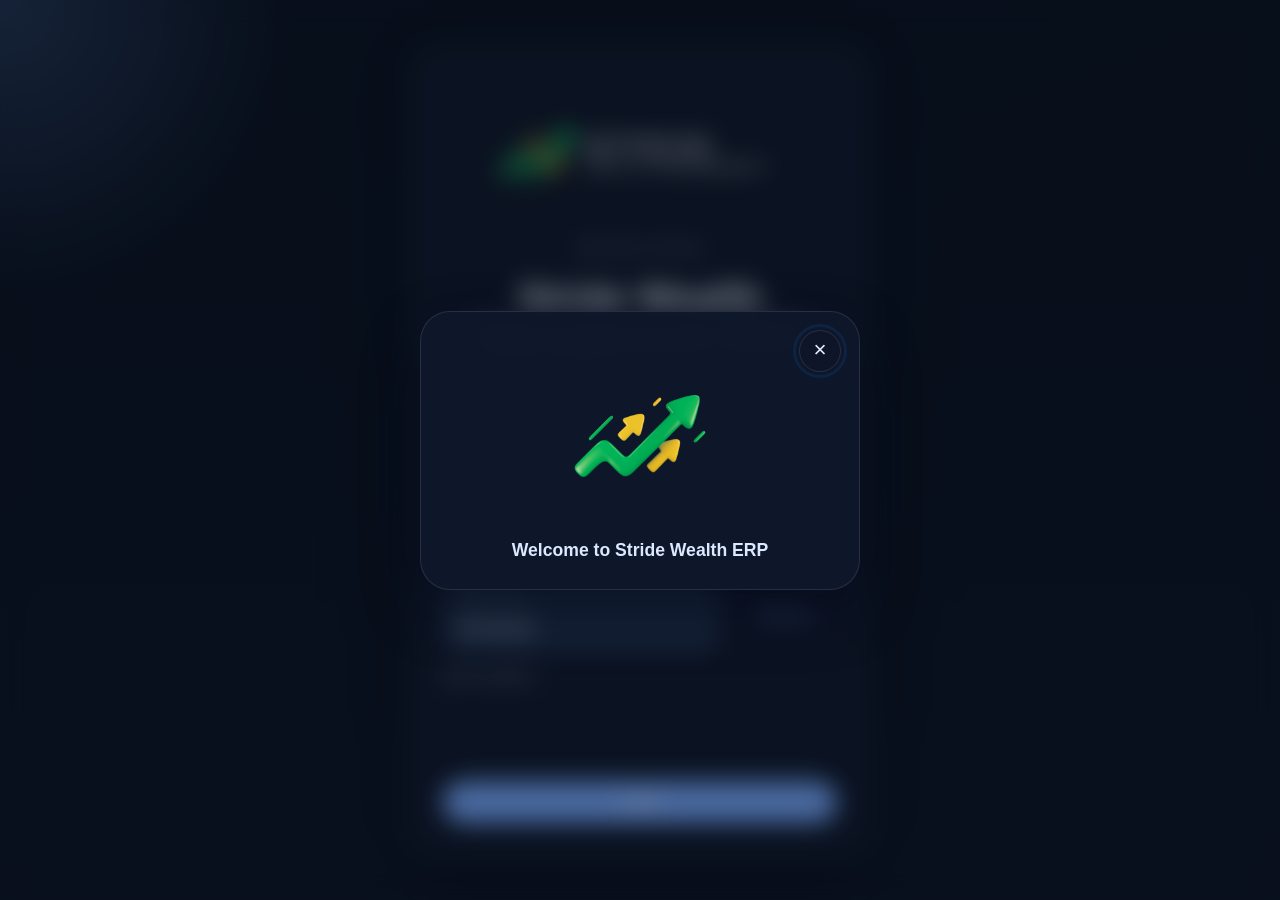
==== commit bf16699a: "Add files via upload" ====
--- a/Stride Wealth Managememt ERP.html
+++ b/Stride Wealth Managememt ERP.html
@@ -4,9 +4,113 @@
     <meta charset="UTF-8">
     <meta name="viewport" content="width=device-width, initial-scale=1.0">
     <title>Stride Wealth Management ERP</title>
-    <link rel="stylesheet" href="styles.css?v=20260329-2">
+    <link rel="stylesheet" href="styles.css?v=20260330-4">
 </head>
 <body>
+    <div class="auth-shell" id="authShell">
+        <div class="welcome-modal" id="welcomeModal" role="dialog" aria-modal="true" aria-labelledby="welcomeTitle">
+            <div class="welcome-card">
+                <button class="welcome-close" id="closeWelcome" type="button" aria-label="Close welcome message">&times;</button>
+                <img src="Stride.png" alt="Stride logo" class="welcome-logo">
+                <p class="welcome-caption" id="welcomeTitle">Welcome to Stride Wealth ERP</p>
+            </div>
+        </div>
+
+        <section class="auth-card" aria-labelledby="loginTitle">
+            <img src="Stride1.png" alt="Stride Wealth Management ERP logo" class="auth-logo" data-light-src="Stride1.png" data-dark-src="Stride2.png">
+            <p class="eyebrow">Secure access</p>
+            <h1 id="loginTitle">Stride Wealth Management ERP</h1>
+            <p class="auth-copy">Enter your user ID, password and captcha to continue.</p>
+
+            <form class="auth-form" id="loginForm">
+                <label class="auth-field" for="userId">
+                    <span>User ID</span>
+                    <input id="userId" name="userId" type="text" autocomplete="username">
+                </label>
+
+                <label class="auth-field" for="userPassword">
+                    <span>Password</span>
+                    <input id="userPassword" name="password" type="password" autocomplete="current-password">
+                </label>
+
+                <div class="captcha-row">
+                    <div class="captcha-box" aria-live="polite">
+                        <span class="sidebar-label">Captcha</span>
+                        <strong id="captchaPrompt">STRD1</strong>
+                    </div>
+                    <button class="captcha-refresh" id="refreshCaptcha" type="button">Refresh</button>
+                </div>
+
+                <label class="auth-field" for="captchaInput">
+                    <span>Enter captcha</span>
+                    <input id="captchaInput" name="captcha" type="text" inputmode="text" autocomplete="off" autocapitalize="characters">
+                </label>
+
+                <p class="auth-error" id="loginError" role="status" aria-live="polite"></p>
+
+                <button class="primary-button auth-submit" type="submit">Login</button>
+            </form>
+        </section>
+
+        <section class="auth-loading-screen" id="authLoadingScreen" aria-labelledby="authLoadingTitle" aria-live="polite" tabindex="-1" hidden>
+            <div class="auth-loading-card">
+                <div class="auth-loading-top">
+                    <img src="Stride1.png" alt="Stride Wealth Management ERP logo" class="auth-loading-logo" data-light-src="Stride1.png" data-dark-src="Stride2.png">
+                    <span class="auth-loading-badge">Secure sign-in gateway</span>
+                </div>
+
+                <div class="auth-loading-hero">
+                    <div class="auth-loading-spinner" aria-hidden="true"></div>
+                    <div>
+                        <p class="eyebrow">Signing in</p>
+                        <h2 id="authLoadingTitle">Loading your ERP workspace</h2>
+                        <p class="auth-loading-copy" id="authLoadingStatus">Initializing secure ERP session.</p>
+                    </div>
+                </div>
+
+                <div class="auth-loading-progress" aria-hidden="true">
+                    <span class="auth-loading-progress-bar" id="authLoadingBar"></span>
+                </div>
+
+                <div class="auth-loading-meta">
+                    <strong id="authLoadingPercent">0%</strong>
+                    <span>Estimated wait: 5 seconds</span>
+                </div>
+
+                <div class="auth-loading-steps">
+                    <article class="auth-loading-step is-active" data-auth-loading-step>
+                        <span class="auth-loading-step-dot" aria-hidden="true"></span>
+                        <div>
+                            <strong>Identity verification</strong>
+                            <p>Confirming credentials and captcha response.</p>
+                        </div>
+                    </article>
+                    <article class="auth-loading-step" data-auth-loading-step>
+                        <span class="auth-loading-step-dot" aria-hidden="true"></span>
+                        <div>
+                            <strong>Role and policy sync</strong>
+                            <p>Loading advisory permissions and access scopes.</p>
+                        </div>
+                    </article>
+                    <article class="auth-loading-step" data-auth-loading-step>
+                        <span class="auth-loading-step-dot" aria-hidden="true"></span>
+                        <div>
+                            <strong>Data and queue warmup</strong>
+                            <p>Preparing market feeds, mandates and operating queues.</p>
+                        </div>
+                    </article>
+                    <article class="auth-loading-step" data-auth-loading-step>
+                        <span class="auth-loading-step-dot" aria-hidden="true"></span>
+                        <div>
+                            <strong>Control engine startup</strong>
+                            <p>Running compliance checks and readying dashboards.</p>
+                        </div>
+                    </article>
+                </div>
+            </div>
+        </section>
+    </div>
+
     <div class="app-shell">
         <aside class="sidebar" id="sidebar" aria-label="Primary navigation">
             <div class="sidebar-header">
@@ -1395,6 +1499,6 @@
         </main>
     </div>
 
-    <script src="app.js?v=20260329-2"></script>
+    <script src="app.js?v=20260330-4"></script>
 </body>
 </html>
--- a/styles.css
+++ b/styles.css
@@ -21,6 +21,7 @@
     --body-start: #f7f9fc;
     --brand-surface-bg: linear-gradient(180deg, #ffffff, #f8fafc);
     --accent-muted: rgba(15, 61, 115, 0.45);
+    --theme-logo-watermark: url("Stride.png");
     --radius-xl: 28px;
     --radius-lg: 22px;
 }
@@ -33,6 +34,10 @@
 
 html {
     scroll-behavior: smooth;
+}
+
+[hidden] {
+    display: none !important;
 }
 
 body {
@@ -65,6 +70,7 @@
     --body-start: #08101c;
     --brand-surface-bg: linear-gradient(180deg, #15233d, #0f172a);
     --accent-muted: rgba(121, 171, 255, 0.55);
+    --theme-logo-watermark: url("Stride.png");
     color-scheme: dark;
 }
 
@@ -94,6 +100,365 @@
 :focus-visible {
     outline: 3px solid rgba(15, 61, 115, 0.32);
     outline-offset: 3px;
+}
+
+body:not(.is-authenticated) .app-shell {
+    display: none;
+}
+
+body.is-authenticated .auth-shell {
+    display: none;
+}
+
+.auth-shell {
+    position: relative;
+    min-height: 100vh;
+    display: grid;
+    place-items: center;
+    padding: 32px 18px;
+    background:
+        radial-gradient(circle at top left, rgba(15, 61, 115, 0.16), transparent 18rem),
+        linear-gradient(180deg, rgba(247, 249, 252, 0.98), rgba(243, 245, 248, 0.98));
+    isolation: isolate;
+}
+
+body[data-theme="dark"] .auth-shell {
+    background:
+        radial-gradient(circle at top left, rgba(121, 171, 255, 0.22), transparent 18rem),
+        linear-gradient(180deg, rgba(8, 16, 28, 0.98), rgba(11, 18, 32, 0.98));
+}
+
+.auth-shell::before {
+    content: "";
+    position: absolute;
+    inset: 0;
+    background: var(--theme-logo-watermark) center / min(28vw, 240px) no-repeat;
+    opacity: 0.06;
+    pointer-events: none;
+    z-index: 0;
+}
+
+body[data-theme="dark"] .auth-shell::before {
+    opacity: 0.08;
+}
+
+.auth-card {
+    position: relative;
+    z-index: 1;
+    width: min(100%, 460px);
+    display: grid;
+    gap: 16px;
+    padding: 34px 32px 30px;
+    border-radius: 32px;
+    border: 1px solid var(--line);
+    background: var(--panel);
+    box-shadow: var(--shadow);
+    text-align: center;
+}
+
+.auth-logo {
+    width: min(100%, 290px);
+    justify-self: center;
+    height: auto;
+}
+
+.auth-card h1 {
+    margin: 0;
+    font-size: clamp(1.8rem, 4vw, 2.4rem);
+    line-height: 1.05;
+}
+
+.auth-copy {
+    margin: 0;
+    color: var(--muted);
+}
+
+.auth-form {
+    display: grid;
+    gap: 14px;
+    margin-top: 4px;
+    text-align: left;
+}
+
+.auth-field {
+    display: grid;
+    gap: 8px;
+    color: var(--muted);
+    font-size: 0.92rem;
+}
+
+.auth-field input {
+    width: 100%;
+    border: 1px solid var(--line);
+    border-radius: 16px;
+    padding: 13px 14px;
+    background: var(--surface);
+    color: var(--ink);
+}
+
+.captcha-row {
+    display: flex;
+    align-items: stretch;
+    gap: 12px;
+}
+
+.captcha-box {
+    flex: 1;
+    display: grid;
+    gap: 6px;
+    padding: 13px 14px;
+    border-radius: 18px;
+    border: 1px solid var(--line);
+    background: var(--brand-soft);
+}
+
+.captcha-box strong {
+    font-size: 1.15rem;
+    letter-spacing: 0.18em;
+    color: var(--brand-strong);
+}
+
+.captcha-refresh {
+    min-width: 104px;
+    border: 1px solid var(--line);
+    border-radius: 18px;
+    background: var(--surface);
+    color: var(--brand);
+    padding: 0 16px;
+}
+
+.auth-error {
+    min-height: 1.2em;
+    margin: 0;
+    color: var(--danger);
+    font-size: 0.92rem;
+}
+
+.auth-submit {
+    width: 100%;
+    justify-content: center;
+}
+
+.auth-submit:disabled,
+.captcha-refresh:disabled {
+    opacity: 0.7;
+    cursor: wait;
+}
+
+.auth-loading-screen {
+    position: relative;
+    z-index: 1;
+    width: min(100%, 620px);
+}
+
+.auth-loading-card {
+    display: grid;
+    gap: 20px;
+    padding: 34px 32px 30px;
+    border-radius: 32px;
+    border: 1px solid var(--line);
+    background:
+        linear-gradient(180deg, rgba(255, 255, 255, 0.98), rgba(244, 247, 252, 0.98));
+    box-shadow: var(--shadow);
+}
+
+body[data-theme="dark"] .auth-loading-card {
+    background:
+        linear-gradient(180deg, rgba(18, 32, 58, 0.98), rgba(11, 18, 32, 0.98));
+}
+
+.auth-loading-top,
+.auth-loading-meta {
+    display: flex;
+    align-items: center;
+    justify-content: space-between;
+    gap: 16px;
+}
+
+.auth-loading-logo {
+    width: min(100%, 250px);
+    height: auto;
+}
+
+.auth-loading-badge {
+    display: inline-flex;
+    align-items: center;
+    justify-content: center;
+    padding: 10px 16px;
+    border-radius: 999px;
+    background: var(--brand-soft);
+    color: var(--brand);
+    font-size: 0.84rem;
+    font-weight: 700;
+    letter-spacing: 0.04em;
+    text-transform: uppercase;
+    white-space: nowrap;
+}
+
+.auth-loading-hero {
+    display: grid;
+    grid-template-columns: auto 1fr;
+    gap: 20px;
+    align-items: center;
+}
+
+.auth-loading-spinner {
+    width: 72px;
+    height: 72px;
+    border: 6px solid rgba(15, 61, 115, 0.14);
+    border-top-color: var(--brand);
+    border-radius: 50%;
+    animation: auth-spinner 1s linear infinite;
+    box-shadow: inset 0 0 0 1px rgba(15, 61, 115, 0.06);
+}
+
+.auth-loading-copy {
+    margin: 8px 0 0;
+    color: var(--muted);
+}
+
+.auth-loading-progress {
+    height: 14px;
+    border-radius: 999px;
+    border: 1px solid var(--line);
+    background: var(--surface);
+    overflow: hidden;
+}
+
+.auth-loading-progress-bar {
+    display: block;
+    width: 0;
+    height: 100%;
+    border-radius: inherit;
+    background: linear-gradient(90deg, #0f3d73, #4f7fc9 70%, #79abff 100%);
+    box-shadow: 0 0 22px rgba(15, 61, 115, 0.26);
+    transition: width 0.85s ease;
+}
+
+.auth-loading-meta {
+    color: var(--muted);
+    font-size: 0.92rem;
+}
+
+.auth-loading-meta strong {
+    color: var(--brand-strong);
+    font-size: 1.15rem;
+}
+
+.auth-loading-steps {
+    display: grid;
+    gap: 12px;
+}
+
+.auth-loading-step {
+    display: grid;
+    grid-template-columns: auto 1fr;
+    gap: 14px;
+    padding: 14px 16px;
+    border-radius: 20px;
+    border: 1px solid var(--line);
+    background: var(--surface);
+    transition: border-color 0.25s ease, background-color 0.25s ease, transform 0.25s ease;
+}
+
+.auth-loading-step strong {
+    display: block;
+    margin-bottom: 4px;
+}
+
+.auth-loading-step p {
+    margin: 0;
+    color: var(--muted);
+}
+
+.auth-loading-step-dot {
+    width: 14px;
+    height: 14px;
+    margin-top: 4px;
+    border: 2px solid var(--accent-muted);
+    border-radius: 50%;
+    background: transparent;
+    box-shadow: 0 0 0 6px rgba(15, 61, 115, 0.06);
+    transition: border-color 0.25s ease, background-color 0.25s ease, box-shadow 0.25s ease;
+}
+
+.auth-loading-step.is-active {
+    border-color: rgba(15, 61, 115, 0.24);
+    background: linear-gradient(180deg, rgba(15, 61, 115, 0.09), rgba(15, 61, 115, 0.04));
+    transform: translateY(-1px);
+}
+
+.auth-loading-step.is-active .auth-loading-step-dot {
+    border-color: var(--brand);
+    background: var(--brand);
+    box-shadow: 0 0 0 8px rgba(15, 61, 115, 0.12);
+}
+
+.auth-loading-step.is-complete .auth-loading-step-dot {
+    border-color: var(--success);
+    background: var(--success);
+    box-shadow: 0 0 0 8px rgba(24, 121, 78, 0.12);
+}
+
+@keyframes auth-spinner {
+    to {
+        transform: rotate(360deg);
+    }
+}
+
+.welcome-modal {
+    position: fixed;
+    inset: 0;
+    z-index: 3;
+    display: grid;
+    place-items: center;
+    padding: 24px;
+    background: rgba(8, 15, 28, 0.42);
+    backdrop-filter: blur(12px);
+}
+
+.welcome-card {
+    position: relative;
+    width: min(100%, 440px);
+    padding: 44px 30px 28px;
+    border-radius: 30px;
+    border: 1px solid var(--line);
+    background: var(--surface-solid);
+    box-shadow: var(--shadow);
+    display: grid;
+    justify-items: center;
+    gap: 24px;
+}
+
+body[data-theme="dark"] .welcome-card {
+    background: rgba(15, 23, 42, 0.98);
+}
+
+.welcome-close {
+    position: absolute;
+    top: 18px;
+    right: 18px;
+    width: 42px;
+    height: 42px;
+    border: 1px solid var(--line);
+    border-radius: 50%;
+    background: var(--surface);
+    color: var(--ink);
+    font-size: 1.4rem;
+    line-height: 1;
+}
+
+.welcome-logo {
+    width: min(100%, 160px);
+    height: auto;
+}
+
+.welcome-caption {
+    margin: 0;
+    font-size: 1.1rem;
+    font-weight: 700;
+    color: var(--brand-strong);
+    text-align: center;
 }
 
 .app-shell {
@@ -255,7 +620,7 @@
     bottom: 20px;
     width: min(20vw, 220px);
     height: min(20vw, 220px);
-    background: url("Stride.png") center / contain no-repeat;
+    background: var(--theme-logo-watermark) center / contain no-repeat;
     opacity: 0.1;
     pointer-events: none;
     z-index: 0;
@@ -1295,6 +1660,77 @@
     scroll-margin-top: 24px;
 }
 
+.module-report-bar {
+    display: flex;
+    align-items: end;
+    justify-content: space-between;
+    gap: 18px;
+    margin: 18px 0 22px;
+    padding: 18px 20px;
+    border: 1px solid var(--line);
+    border-radius: 22px;
+    background: var(--surface);
+}
+
+.module-report-copy {
+    display: grid;
+    gap: 4px;
+    max-width: 28rem;
+}
+
+.module-report-copy h3 {
+    margin: 0;
+}
+
+.module-report-copy p {
+    margin: 0;
+    color: var(--muted);
+}
+
+.module-report-controls {
+    display: flex;
+    flex-wrap: wrap;
+    align-items: end;
+    justify-content: flex-end;
+    gap: 12px;
+}
+
+.report-date-field {
+    display: grid;
+    gap: 8px;
+    min-width: 148px;
+    color: var(--muted);
+    font-size: 0.88rem;
+}
+
+.report-date-field input {
+    border: 1px solid var(--line);
+    border-radius: 16px;
+    padding: 11px 12px;
+    background: var(--surface-solid);
+    color: var(--ink);
+}
+
+.report-download-button {
+    min-width: 160px;
+}
+
+.report-status {
+    min-width: 150px;
+    margin: 0;
+    color: var(--muted);
+    font-size: 0.88rem;
+    text-align: right;
+}
+
+.report-status.is-error {
+    color: var(--danger);
+}
+
+.report-status.is-success {
+    color: var(--success);
+}
+
 .submodule-grid {
     display: grid;
     grid-template-columns: repeat(3, minmax(0, 1fr));
@@ -1644,6 +2080,25 @@
         padding: 18px;
     }
 
+    .module-report-bar {
+        align-items: stretch;
+        flex-direction: column;
+    }
+
+    .module-report-controls {
+        justify-content: stretch;
+    }
+
+    .report-date-field,
+    .report-download-button {
+        width: 100%;
+    }
+
+    .report-status {
+        min-width: 0;
+        text-align: left;
+    }
+
     .hero-copy h3 {
         max-width: none;
     }
@@ -1677,6 +2132,58 @@
 }
 
 @media (max-width: 640px) {
+    .auth-shell {
+        padding: 20px 14px;
+    }
+
+    .auth-card {
+        padding: 28px 20px 22px;
+        border-radius: 24px;
+    }
+
+    .auth-loading-card {
+        padding: 28px 20px 22px;
+        border-radius: 24px;
+    }
+
+    .auth-logo {
+        width: min(100%, 230px);
+    }
+
+    .auth-loading-top,
+    .auth-loading-meta,
+    .auth-loading-hero {
+        grid-template-columns: 1fr;
+        flex-direction: column;
+        align-items: flex-start;
+    }
+
+    .auth-loading-logo {
+        width: min(100%, 220px);
+    }
+
+    .auth-loading-spinner {
+        width: 62px;
+        height: 62px;
+    }
+
+    .captcha-row {
+        flex-direction: column;
+    }
+
+    .captcha-refresh {
+        min-height: 48px;
+    }
+
+    .welcome-modal {
+        padding: 16px;
+    }
+
+    .welcome-card {
+        padding: 40px 22px 24px;
+        border-radius: 24px;
+    }
+
     .workspace::before {
         right: 12px;
         bottom: 12px;
@@ -1772,6 +2279,10 @@
         padding: 16px;
     }
 
+    .module-report-bar {
+        padding: 16px;
+    }
+
     table {
         min-width: 640px;
     }
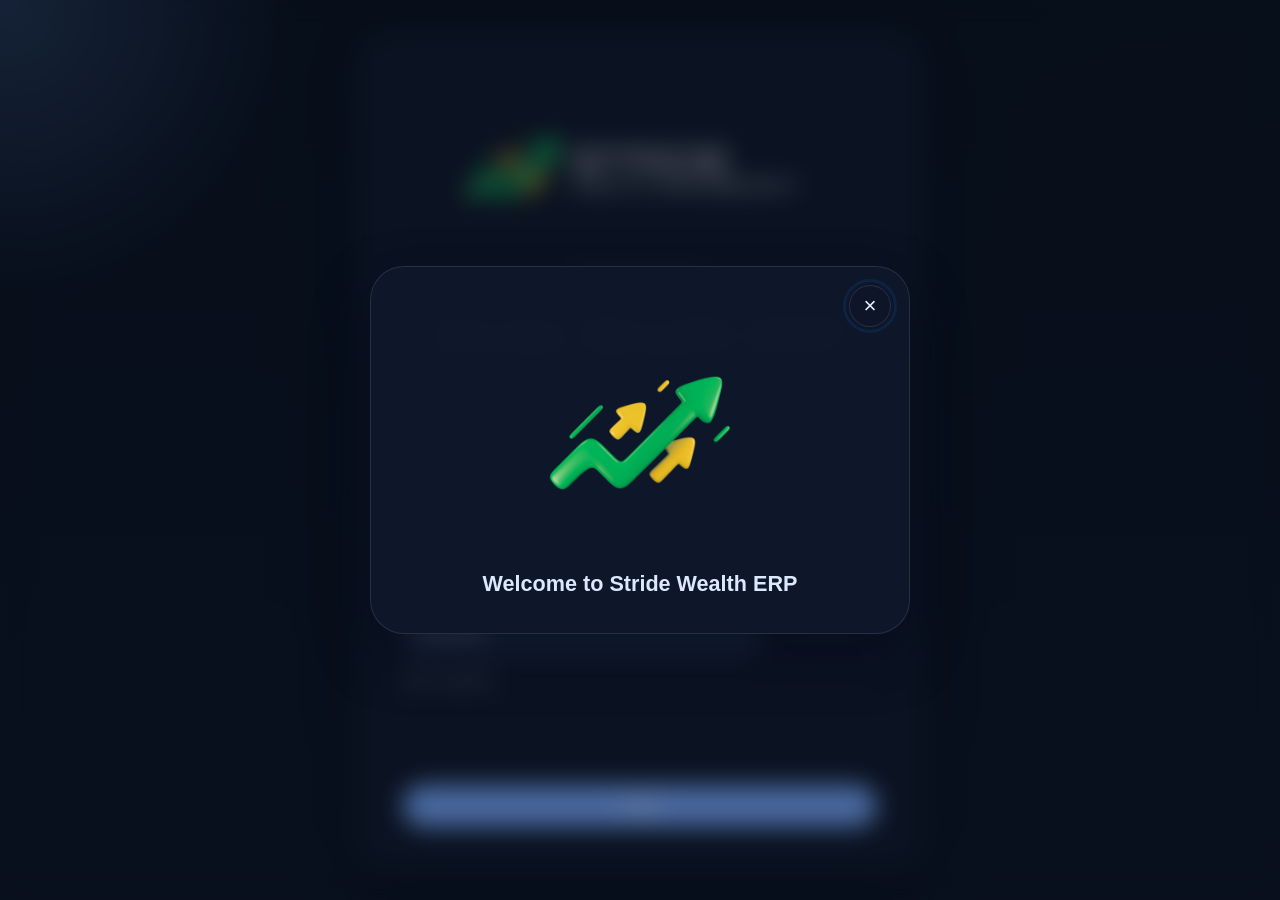
==== commit d79f0427: "Add files via upload" ====
--- a/Stride Wealth Managememt ERP.html
+++ b/Stride Wealth Managememt ERP.html
@@ -4,7 +4,7 @@
     <meta charset="UTF-8">
     <meta name="viewport" content="width=device-width, initial-scale=1.0">
     <title>Stride Wealth Management ERP</title>
-    <link rel="stylesheet" href="styles.css?v=20260330-4">
+    <link rel="stylesheet" href="styles.css?v=20260330-5">
 </head>
 <body>
     <div class="auth-shell" id="authShell">
@@ -19,7 +19,7 @@
         <section class="auth-card" aria-labelledby="loginTitle">
             <img src="Stride1.png" alt="Stride Wealth Management ERP logo" class="auth-logo" data-light-src="Stride1.png" data-dark-src="Stride2.png">
             <p class="eyebrow">Secure access</p>
-            <h1 id="loginTitle">Stride Wealth Management ERP</h1>
+            <h1 id="loginTitle">Stride Wealth ERP</h1>
             <p class="auth-copy">Enter your user ID, password and captcha to continue.</p>
 
             <form class="auth-form" id="loginForm">
--- a/styles.css
+++ b/styles.css
@@ -145,11 +145,11 @@
 .auth-card {
     position: relative;
     z-index: 1;
-    width: min(100%, 460px);
+    width: min(100%, 560px);
     display: grid;
     gap: 16px;
-    padding: 34px 32px 30px;
-    border-radius: 32px;
+    padding: 44px 42px 38px;
+    border-radius: 36px;
     border: 1px solid var(--line);
     background: var(--panel);
     box-shadow: var(--shadow);
@@ -157,20 +157,21 @@
 }
 
 .auth-logo {
-    width: min(100%, 290px);
+    width: min(100%, 360px);
     justify-self: center;
     height: auto;
 }
 
 .auth-card h1 {
     margin: 0;
-    font-size: clamp(1.8rem, 4vw, 2.4rem);
+    font-size: clamp(2.2rem, 4.8vw, 3rem);
     line-height: 1.05;
 }
 
 .auth-copy {
     margin: 0;
     color: var(--muted);
+    font-size: 1.02rem;
 }
 
 .auth-form {
@@ -419,15 +420,15 @@
 
 .welcome-card {
     position: relative;
-    width: min(100%, 440px);
-    padding: 44px 30px 28px;
-    border-radius: 30px;
+    width: min(100%, 540px);
+    padding: 56px 40px 36px;
+    border-radius: 34px;
     border: 1px solid var(--line);
     background: var(--surface-solid);
     box-shadow: var(--shadow);
     display: grid;
     justify-items: center;
-    gap: 24px;
+    gap: 28px;
 }
 
 body[data-theme="dark"] .welcome-card {
@@ -449,13 +450,13 @@
 }
 
 .welcome-logo {
-    width: min(100%, 160px);
+    width: min(100%, 220px);
     height: auto;
 }
 
 .welcome-caption {
     margin: 0;
-    font-size: 1.1rem;
+    font-size: 1.35rem;
     font-weight: 700;
     color: var(--brand-strong);
     text-align: center;
@@ -2137,8 +2138,8 @@
     }
 
     .auth-card {
-        padding: 28px 20px 22px;
-        border-radius: 24px;
+        padding: 34px 24px 26px;
+        border-radius: 28px;
     }
 
     .auth-loading-card {
@@ -2147,7 +2148,7 @@
     }
 
     .auth-logo {
-        width: min(100%, 230px);
+        width: min(100%, 280px);
     }
 
     .auth-loading-top,
@@ -2180,8 +2181,8 @@
     }
 
     .welcome-card {
-        padding: 40px 22px 24px;
-        border-radius: 24px;
+        padding: 46px 26px 28px;
+        border-radius: 28px;
     }
 
     .workspace::before {
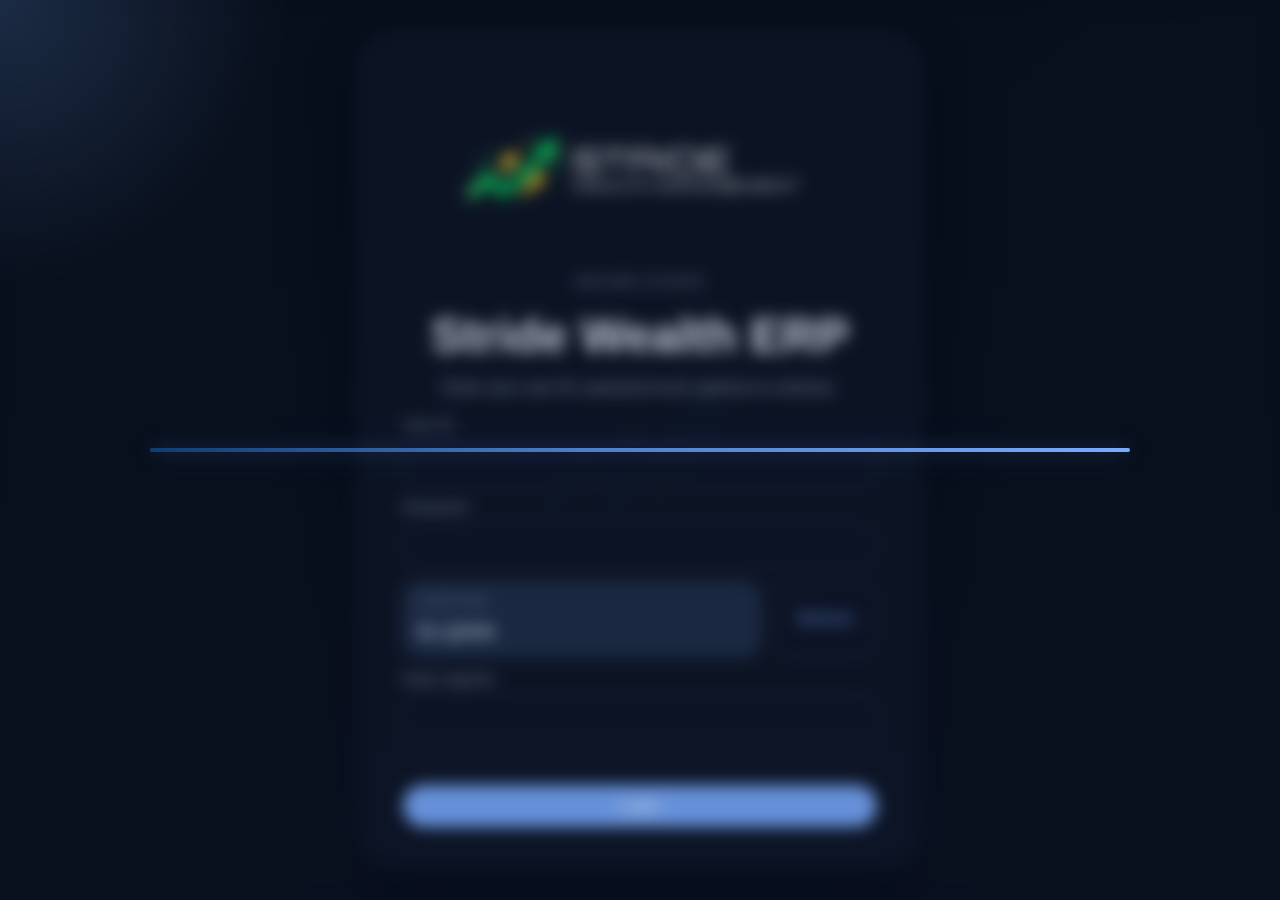
==== commit 34139f86: "Add files via upload" ====
--- a/Stride Wealth Managememt ERP.html
+++ b/Stride Wealth Managememt ERP.html
@@ -4,11 +4,18 @@
     <meta charset="UTF-8">
     <meta name="viewport" content="width=device-width, initial-scale=1.0">
     <title>Stride Wealth Management ERP</title>
-    <link rel="stylesheet" href="styles.css?v=20260330-5">
+    <link rel="stylesheet" href="styles.css?v=20260331-2">
 </head>
 <body>
     <div class="auth-shell" id="authShell">
-        <div class="welcome-modal" id="welcomeModal" role="dialog" aria-modal="true" aria-labelledby="welcomeTitle">
+        <div class="startup-splash" id="startupSplash" aria-live="polite">
+            <div class="startup-line-shell" aria-hidden="true">
+                <span class="startup-line-track"></span>
+                <span class="startup-line-progress"></span>
+            </div>
+        </div>
+
+        <div class="welcome-modal" id="welcomeModal" role="dialog" aria-modal="true" aria-labelledby="welcomeTitle" hidden>
             <div class="welcome-card">
                 <button class="welcome-close" id="closeWelcome" type="button" aria-label="Close welcome message">&times;</button>
                 <img src="Stride.png" alt="Stride logo" class="welcome-logo">
@@ -1499,6 +1506,6 @@
         </main>
     </div>
 
-    <script src="app.js?v=20260330-4"></script>
+    <script src="app.js?v=20260331-2"></script>
 </body>
 </html>
--- a/styles.css
+++ b/styles.css
@@ -246,6 +246,55 @@
     cursor: wait;
 }
 
+.startup-splash {
+    position: fixed;
+    inset: 0;
+    z-index: 4;
+    display: grid;
+    place-items: center;
+    padding: 24px;
+    background: rgba(8, 15, 28, 0.16);
+    backdrop-filter: blur(8px);
+    transition: opacity 0.32s ease, visibility 0.32s ease;
+}
+
+.startup-splash.is-exiting {
+    opacity: 0;
+    visibility: hidden;
+}
+
+.startup-line-shell {
+    position: relative;
+    width: min(84vw, 980px);
+    height: 4px;
+}
+
+.startup-line-track,
+.startup-line-progress {
+    position: absolute;
+    inset: 0;
+    border-radius: 999px;
+}
+
+.startup-line-track {
+    background: rgba(15, 61, 115, 0.16);
+    box-shadow: inset 0 0 0 1px rgba(15, 61, 115, 0.06);
+}
+
+body[data-theme="dark"] .startup-line-track {
+    background: rgba(121, 171, 255, 0.18);
+    box-shadow: inset 0 0 0 1px rgba(121, 171, 255, 0.08);
+}
+
+.startup-line-progress {
+    width: 0;
+    background: linear-gradient(90deg, #0f3d73 0%, #4f7fc9 45%, #79abff 100%);
+    box-shadow:
+        0 0 18px rgba(79, 127, 201, 0.35),
+        0 0 34px rgba(121, 171, 255, 0.24);
+    animation: startup-line-fill 1.35s cubic-bezier(0.2, 0.82, 0.24, 1) forwards;
+}
+
 .auth-loading-screen {
     position: relative;
     z-index: 1;
@@ -407,6 +456,16 @@
     }
 }
 
+@keyframes startup-line-fill {
+    from {
+        width: 0;
+    }
+
+    to {
+        width: 100%;
+    }
+}
+
 .welcome-modal {
     position: fixed;
     inset: 0;
@@ -416,6 +475,12 @@
     padding: 24px;
     background: rgba(8, 15, 28, 0.42);
     backdrop-filter: blur(12px);
+    opacity: 0;
+    transition: opacity 0.32s ease;
+}
+
+.welcome-modal.is-visible {
+    opacity: 1;
 }
 
 .welcome-card {
@@ -429,6 +494,14 @@
     display: grid;
     justify-items: center;
     gap: 28px;
+    opacity: 0;
+    transform: translateY(26px) scale(0.96);
+    transition: transform 0.42s cubic-bezier(0.2, 0.9, 0.24, 1), opacity 0.42s ease;
+}
+
+.welcome-modal.is-visible .welcome-card {
+    opacity: 1;
+    transform: translateY(0) scale(1);
 }
 
 body[data-theme="dark"] .welcome-card {
@@ -2180,6 +2253,14 @@
         padding: 16px;
     }
 
+    .startup-splash {
+        padding: 16px;
+    }
+
+    .startup-line-shell {
+        width: min(88vw, 520px);
+    }
+
     .welcome-card {
         padding: 46px 26px 28px;
         border-radius: 28px;
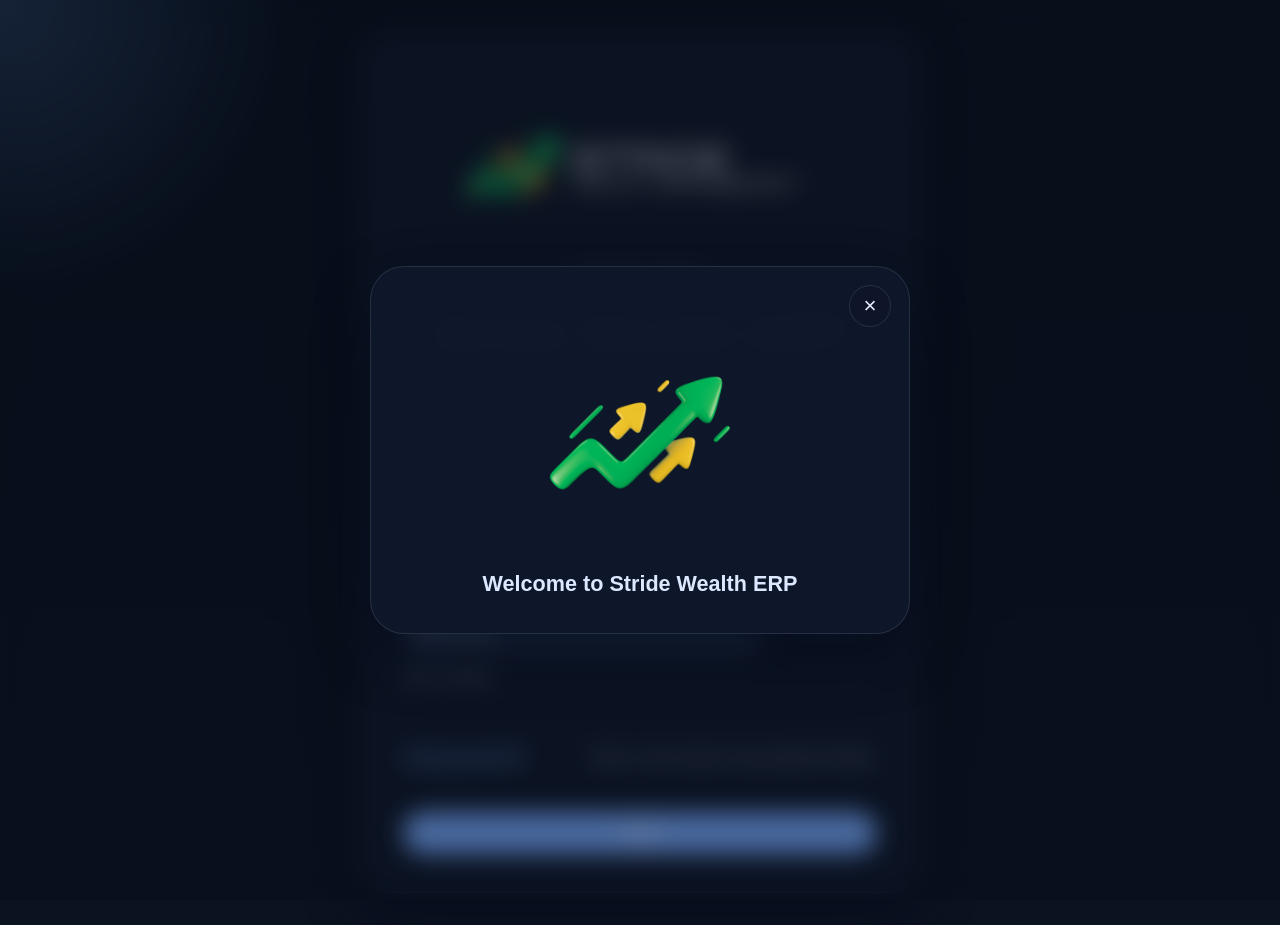
==== commit d8322f29: "Add files via upload" ====
--- a/Stride Wealth Managememt ERP.html
+++ b/Stride Wealth Managememt ERP.html
@@ -4,7 +4,7 @@
     <meta charset="UTF-8">
     <meta name="viewport" content="width=device-width, initial-scale=1.0">
     <title>Stride Wealth Management ERP</title>
-    <link rel="stylesheet" href="styles.css?v=20260331-2">
+    <link rel="stylesheet" href="styles.css?v=20260331-4">
 </head>
 <body>
     <div class="auth-shell" id="authShell">
@@ -53,11 +53,72 @@
                     <input id="captchaInput" name="captcha" type="text" inputmode="text" autocomplete="off" autocapitalize="characters">
                 </label>
 
+                <div class="auth-support-row">
+                    <button class="auth-link-button" id="openForgotPassword" type="button">Forgot password?</button>
+                    <span>Raise a reset request using registered details.</span>
+                </div>
+
                 <p class="auth-error" id="loginError" role="status" aria-live="polite"></p>
 
                 <button class="primary-button auth-submit" type="submit">Login</button>
             </form>
         </section>
+
+        <div class="forgot-password-modal" id="forgotPasswordModal" role="dialog" aria-modal="true" aria-labelledby="forgotPasswordTitle" hidden>
+            <section class="forgot-password-card">
+                <button class="welcome-close forgot-password-close" id="closeForgotPassword" type="button" aria-label="Close password reset panel">&times;</button>
+                <p class="eyebrow">Account recovery</p>
+                <h2 id="forgotPasswordTitle">Reset access for Stride Wealth ERP</h2>
+                <p class="forgot-password-copy">Verify your registered information to raise a secure password reset request.</p>
+
+                <div class="forgot-password-process">
+                    <article class="forgot-password-process-item">
+                        <strong>1. Verify identity</strong>
+                        <p>Confirm your user ID and registered contact details.</p>
+                    </article>
+                    <article class="forgot-password-process-item">
+                        <strong>2. Raise request</strong>
+                        <p>Submit a reset request for the security desk to validate.</p>
+                    </article>
+                    <article class="forgot-password-process-item">
+                        <strong>3. Restore access</strong>
+                        <p>Receive a reset link or temporary access instructions.</p>
+                    </article>
+                </div>
+
+                <form class="forgot-password-form" id="forgotPasswordForm">
+                    <div class="forgot-password-grid">
+                        <label class="auth-field" for="forgotUserId">
+                            <span>User ID</span>
+                            <input id="forgotUserId" name="forgotUserId" type="text" autocomplete="username">
+                        </label>
+
+                        <label class="auth-field" for="forgotEmail">
+                            <span>Registered email</span>
+                            <input id="forgotEmail" name="forgotEmail" type="email" autocomplete="email" placeholder="name@stridewealth.com">
+                        </label>
+
+                        <label class="auth-field" for="forgotMobile">
+                            <span>Registered mobile</span>
+                            <input id="forgotMobile" name="forgotMobile" type="tel" inputmode="tel" placeholder="+91">
+                        </label>
+
+                        <label class="auth-field" for="forgotDesk">
+                            <span>Branch or desk</span>
+                            <input id="forgotDesk" name="forgotDesk" type="text" placeholder="Advisory desk / branch">
+                        </label>
+                    </div>
+
+                    <p class="forgot-password-note">Security validation is completed against registered contact records before a reset is released.</p>
+                    <p class="auth-error forgot-password-status" id="forgotPasswordStatus" role="status" aria-live="polite"></p>
+
+                    <div class="forgot-password-actions">
+                        <button class="secondary-button" id="cancelForgotPassword" type="button">Back to login</button>
+                        <button class="primary-button" id="submitForgotPassword" type="submit">Raise reset request</button>
+                    </div>
+                </form>
+            </section>
+        </div>
 
         <section class="auth-loading-screen" id="authLoadingScreen" aria-labelledby="authLoadingTitle" aria-live="polite" tabindex="-1" hidden>
             <div class="auth-loading-card">
@@ -188,6 +249,8 @@
                         </span>
                         <span class="theme-toggle-label" data-theme-label>Light mode</span>
                     </button>
+
+                    <button class="secondary-button logout-button" id="logoutButton" type="button">Log out</button>
 
                     <div class="period-switch" role="group" aria-label="Overview period">
                         <button class="period-button is-selected" type="button" data-period="today">Today</button>
@@ -1506,6 +1569,6 @@
         </main>
     </div>
 
-    <script src="app.js?v=20260331-2"></script>
+    <script src="app.js?v=20260331-4"></script>
 </body>
 </html>
--- a/styles.css
+++ b/styles.css
@@ -181,6 +181,28 @@
     text-align: left;
 }
 
+.auth-support-row {
+    display: flex;
+    align-items: center;
+    justify-content: space-between;
+    gap: 12px;
+    color: var(--muted);
+    font-size: 0.88rem;
+}
+
+.auth-link-button {
+    border: 0;
+    padding: 0;
+    background: transparent;
+    color: var(--brand);
+    font-weight: 700;
+}
+
+.auth-link-button:hover,
+.auth-link-button:focus-visible {
+    text-decoration: underline;
+}
+
 .auth-field {
     display: grid;
     gap: 8px;
@@ -293,6 +315,97 @@
         0 0 18px rgba(79, 127, 201, 0.35),
         0 0 34px rgba(121, 171, 255, 0.24);
     animation: startup-line-fill 1.35s cubic-bezier(0.2, 0.82, 0.24, 1) forwards;
+}
+
+.forgot-password-modal {
+    position: fixed;
+    inset: 0;
+    z-index: 5;
+    display: grid;
+    place-items: center;
+    padding: 24px;
+    background: rgba(8, 15, 28, 0.42);
+    backdrop-filter: blur(12px);
+}
+
+.forgot-password-card {
+    position: relative;
+    width: min(100%, 720px);
+    display: grid;
+    gap: 20px;
+    padding: 42px 36px 34px;
+    border-radius: 34px;
+    border: 1px solid var(--line);
+    background: var(--surface-solid);
+    box-shadow: var(--shadow);
+}
+
+body[data-theme="dark"] .forgot-password-card {
+    background: rgba(15, 23, 42, 0.98);
+}
+
+.forgot-password-card h2 {
+    margin: 0;
+    font-size: clamp(1.8rem, 3vw, 2.3rem);
+}
+
+.forgot-password-copy,
+.forgot-password-note {
+    margin: 0;
+    color: var(--muted);
+}
+
+.forgot-password-process {
+    display: grid;
+    grid-template-columns: repeat(3, minmax(0, 1fr));
+    gap: 12px;
+}
+
+.forgot-password-process-item {
+    padding: 16px;
+    border-radius: 20px;
+    border: 1px solid var(--line);
+    background: var(--surface);
+}
+
+.forgot-password-process-item strong {
+    display: block;
+    margin-bottom: 6px;
+}
+
+.forgot-password-process-item p {
+    margin: 0;
+    color: var(--muted);
+    font-size: 0.92rem;
+}
+
+.forgot-password-form {
+    display: grid;
+    gap: 16px;
+}
+
+.forgot-password-grid {
+    display: grid;
+    grid-template-columns: repeat(2, minmax(0, 1fr));
+    gap: 14px;
+}
+
+.forgot-password-status {
+    min-height: 1.2em;
+}
+
+.forgot-password-status.is-success {
+    color: var(--success);
+}
+
+.forgot-password-actions {
+    display: flex;
+    justify-content: flex-end;
+    gap: 12px;
+}
+
+.forgot-password-close {
+    color: var(--ink);
 }
 
 .auth-loading-screen {
@@ -1038,6 +1151,16 @@
     color: var(--brand);
 }
 
+.logout-button {
+    white-space: nowrap;
+}
+
+.logout-button:hover,
+.logout-button:focus-visible {
+    background: rgba(180, 35, 24, 0.12);
+    color: var(--danger);
+}
+
 .chip {
     display: inline-flex;
     align-items: center;
@@ -1785,6 +1908,12 @@
     color: var(--ink);
 }
 
+.report-date-field input:disabled,
+.report-download-button:disabled {
+    opacity: 0.72;
+    cursor: wait;
+}
+
 .report-download-button {
     min-width: 160px;
 }
@@ -2245,6 +2374,26 @@
         flex-direction: column;
     }
 
+    .auth-support-row,
+    .forgot-password-actions {
+        flex-direction: column;
+        align-items: stretch;
+    }
+
+    .forgot-password-modal {
+        padding: 16px;
+    }
+
+    .forgot-password-card {
+        padding: 34px 22px 24px;
+        border-radius: 28px;
+    }
+
+    .forgot-password-process,
+    .forgot-password-grid {
+        grid-template-columns: 1fr;
+    }
+
     .captcha-refresh {
         min-height: 48px;
     }
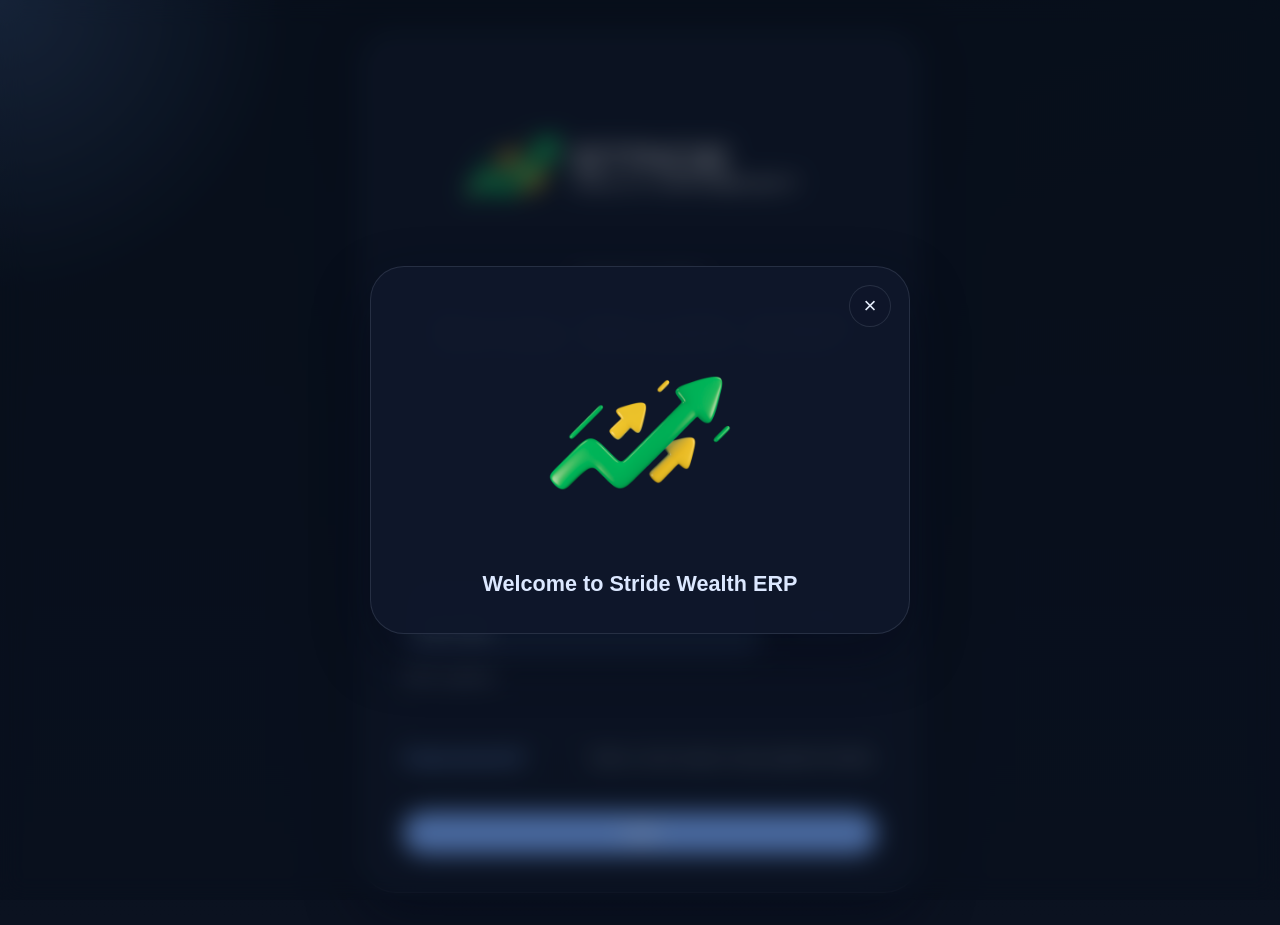
==== commit cea346b4: "Add files via upload" ====
--- a/Stride Wealth Managememt ERP.html
+++ b/Stride Wealth Managememt ERP.html
@@ -1569,6 +1569,6 @@
         </main>
     </div>
 
-    <script src="app.js?v=20260331-4"></script>
+    <script src="app.js?v=20260331-5"></script>
 </body>
 </html>
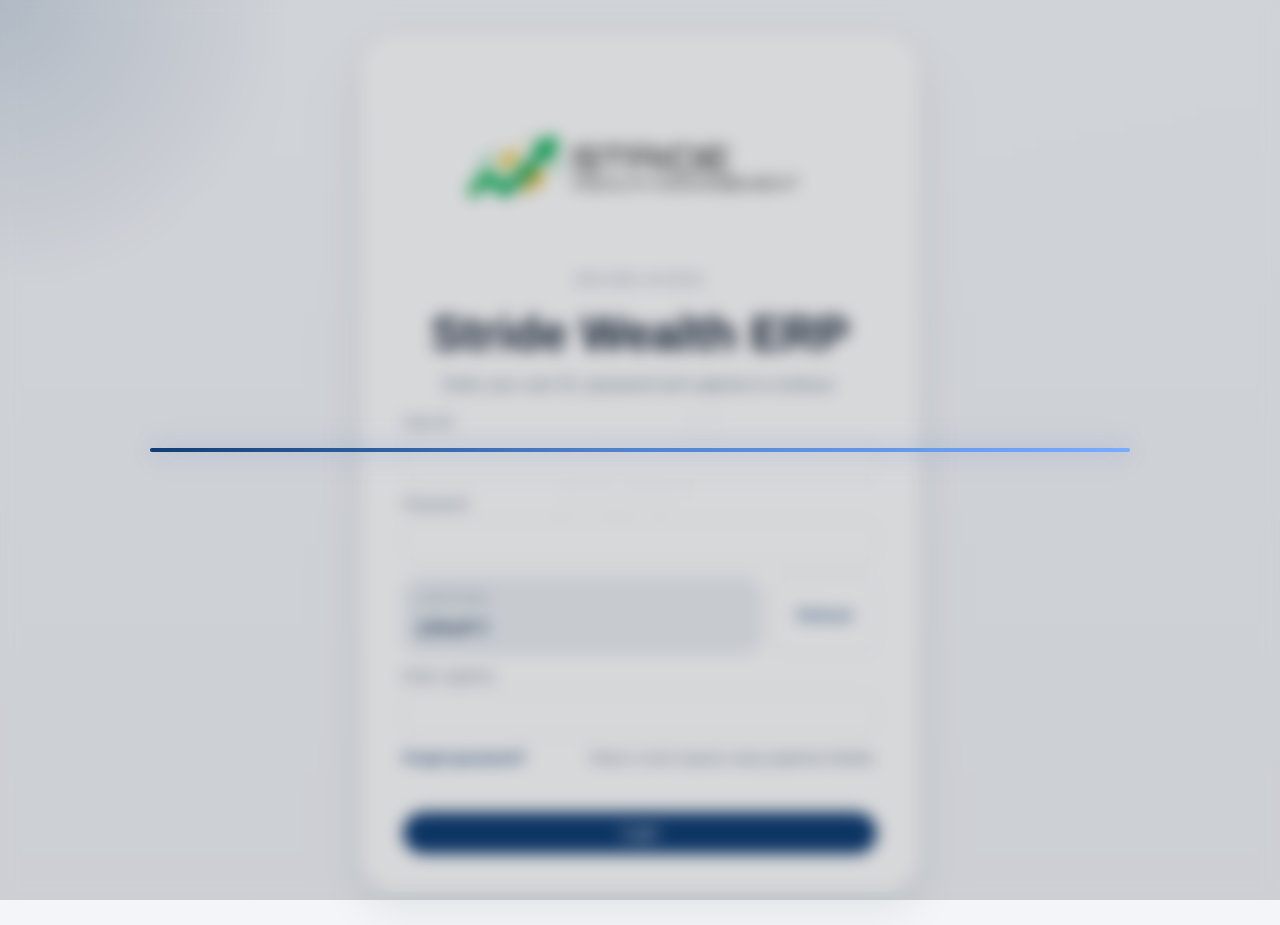
==== commit e8639d19: "Add files via upload" ====
--- a/Stride Wealth Managememt ERP.html
+++ b/Stride Wealth Managememt ERP.html
@@ -1569,6 +1569,6 @@
         </main>
     </div>
 
-    <script src="app.js?v=20260331-5"></script>
+    <script src="app.js?v=20260331-6"></script>
 </body>
 </html>
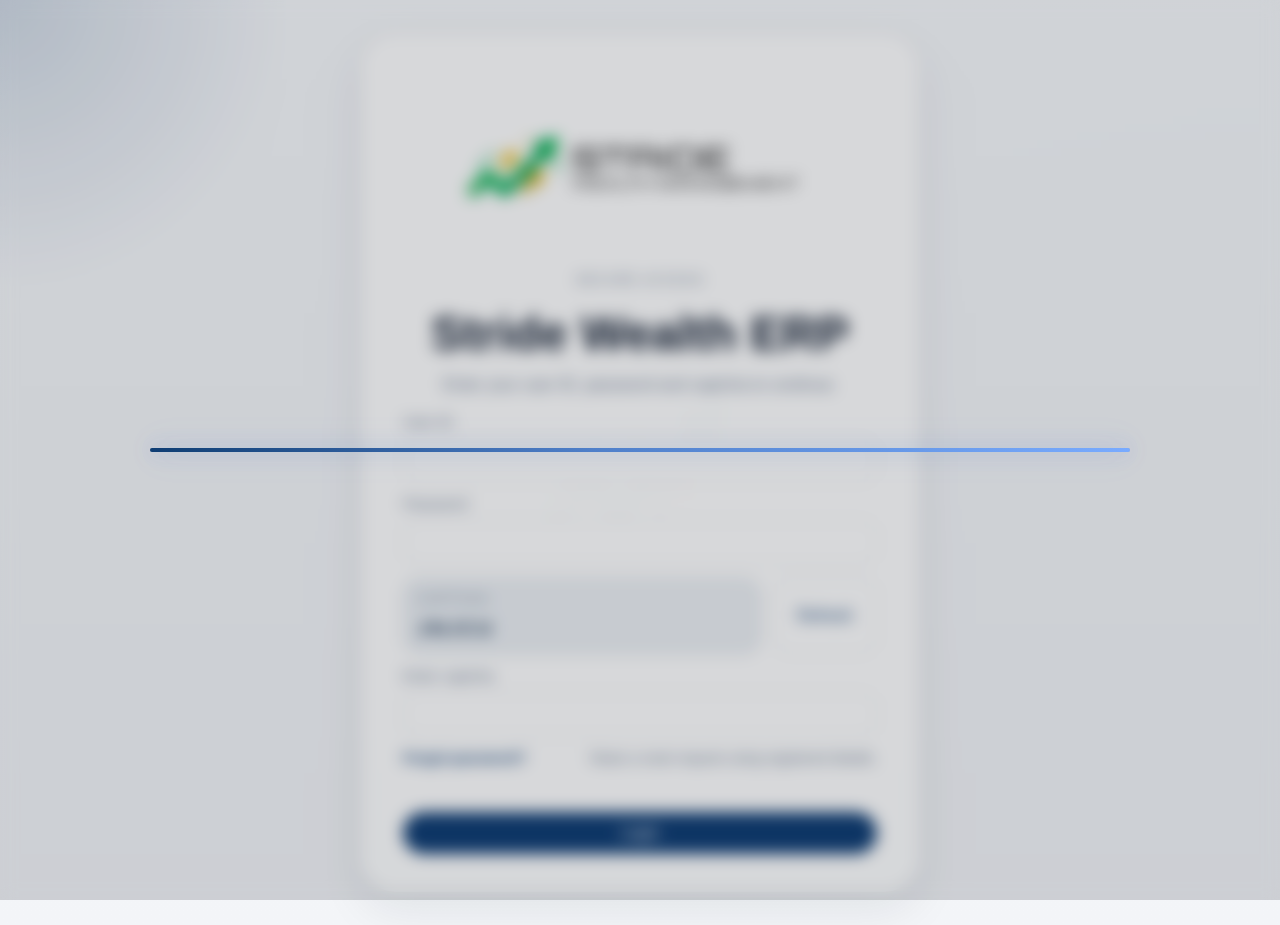
==== commit ad3fc892: "Add files via upload" ====
--- a/Stride Wealth Managememt ERP.html
+++ b/Stride Wealth Managememt ERP.html
@@ -1569,6 +1569,6 @@
         </main>
     </div>
 
-    <script src="app.js?v=20260331-6"></script>
+    <script src="app.js?v=20260401-1"></script>
 </body>
 </html>
